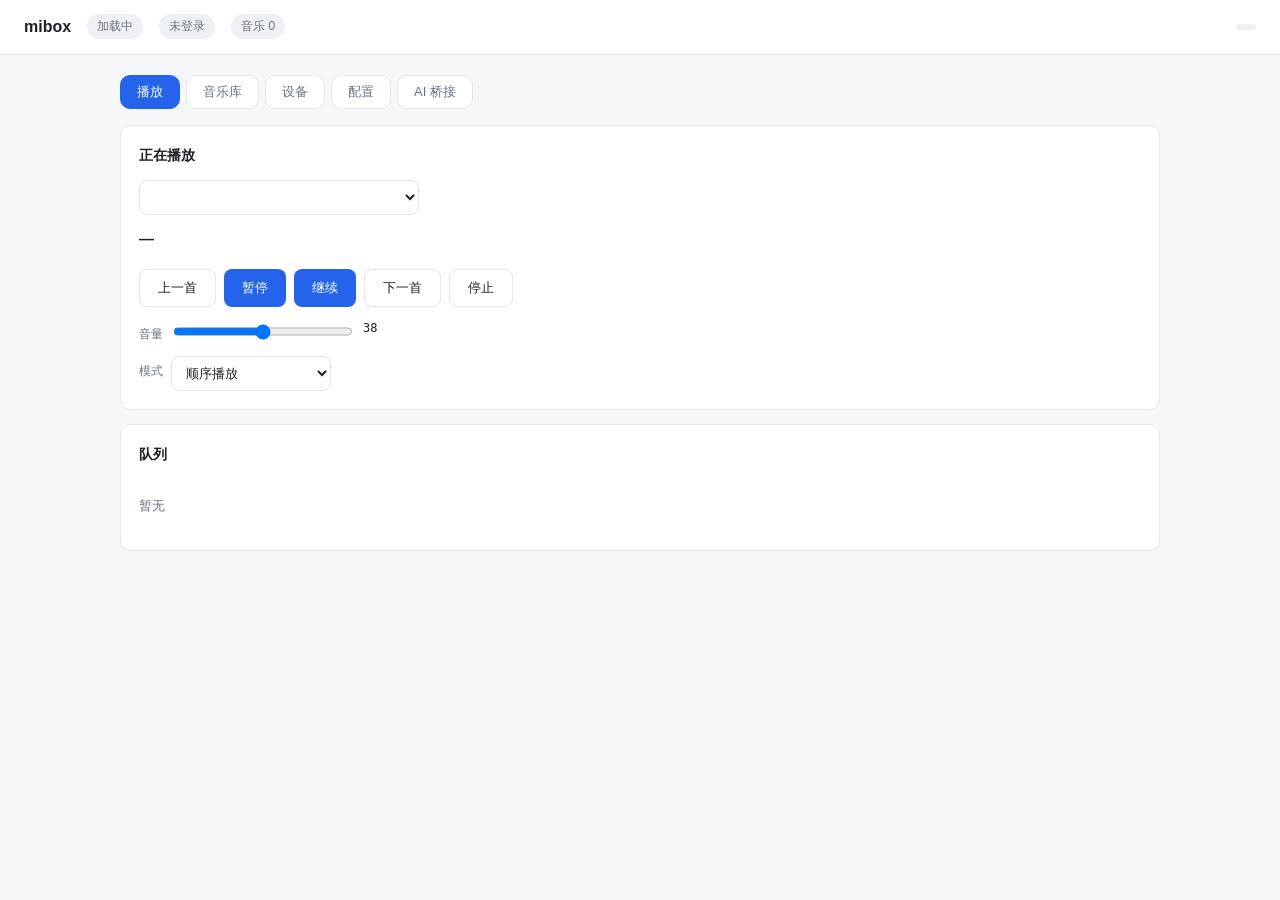
==== web/index.html @ 382d760e "refactor: 以 ha/bridge.py 取代正则规则引擎，统一语音->AI->HA 桥接 删除 ha/rules.py 手工正则规则引擎；新增 ha/bridge.py：关键词命中转发给外部" ====
<!DOCTYPE html>
<html lang="zh-CN">
<head>
<meta charset="utf-8">
<meta name="viewport" content="width=device-width, initial-scale=1">
<title>mibox · 小爱音箱控制中心</title>
<style>
:root{
  --bg:#f6f7f9; --card:#fff; --line:#e3e6ea; --text:#1c1f23; --muted:#6b7280;
  --accent:#2563eb; --accent-soft:#eff4ff; --ok:#15803d; --warn:#b45309; --err:#b91c1c;
  --radius:10px;
}
*{box-sizing:border-box}
body{margin:0;background:var(--bg);color:var(--text);
  font:14px/1.6 -apple-system,BlinkMacSystemFont,"Segoe UI","PingFang SC","Microsoft YaHei",sans-serif}
header{background:var(--card);border-bottom:1px solid var(--line);padding:14px 24px;
  display:flex;align-items:center;gap:16px;position:sticky;top:0;z-index:10}
header h1{font-size:16px;margin:0;font-weight:600}
.badge{font-size:12px;padding:3px 10px;border-radius:20px;background:#eef0f3;color:var(--muted)}
.badge.ok{background:#e7f6ec;color:var(--ok)}
.badge.err{background:#fdecec;color:var(--err)}
.badge.warn{background:#fdf3e3;color:var(--warn)}
main{max-width:1080px;margin:0 auto;padding:20px}
.tabs{display:flex;gap:6px;margin-bottom:16px;flex-wrap:wrap}
.tabs button{border:1px solid var(--line);background:var(--card);padding:7px 16px;
  border-radius:var(--radius);cursor:pointer;font-size:13px;color:var(--muted)}
.tabs button.active{background:var(--accent);border-color:var(--accent);color:#fff}
.panel{display:none}
.panel.active{display:block}
.card{background:var(--card);border:1px solid var(--line);border-radius:var(--radius);
  padding:18px;margin-bottom:14px}
.card h2{font-size:14px;margin:0 0 14px;font-weight:600}
label{display:block;font-size:12px;color:var(--muted);margin:10px 0 4px}
input[type=text],input[type=password],input[type=number],select,textarea{
  width:100%;padding:8px 10px;border:1px solid var(--line);border-radius:8px;
  font-size:13px;background:#fff;color:var(--text)}
textarea{font-family:ui-monospace,SFMono-Regular,Menlo,monospace;font-size:12px;min-height:120px}
.row{display:flex;gap:12px;flex-wrap:wrap}
.row>div{flex:1;min-width:180px}
button.primary{background:var(--accent);color:#fff;border:none;padding:9px 18px;
  border-radius:8px;cursor:pointer;font-size:13px}
button.ghost{background:var(--card);color:var(--text);border:1px solid var(--line);
  padding:9px 18px;border-radius:8px;cursor:pointer;font-size:13px}
button:disabled{opacity:.5;cursor:not-allowed}
.hint{font-size:12px;color:var(--muted);margin-top:6px}
table{width:100%;border-collapse:collapse;font-size:13px}
th,td{text-align:left;padding:8px 10px;border-bottom:1px solid var(--line)}
th{color:var(--muted);font-weight:500;font-size:12px}
tr.clickable{cursor:pointer}
tr.clickable:hover{background:var(--accent-soft)}
.now{display:flex;align-items:center;gap:14px;flex-wrap:wrap}
.now .title{font-size:15px;font-weight:600}
.controls{display:flex;gap:8px;flex-wrap:wrap;margin-top:12px}
input[type=range]{width:180px}
.mono{font-family:ui-monospace,Menlo,monospace;font-size:12px}
.empty{color:var(--muted);font-size:13px;padding:16px 0}
</style>
</head>
<body>
<header>
  <h1>mibox</h1>
  <span class="badge" id="badgeReady">加载中</span>
  <span class="badge" id="badgeLogin">未登录</span>
  <span class="badge" id="badgeLib">音乐 0</span>
  <span style="flex:1"></span>
  <span class="badge mono" id="badgeHost"></span>
</header>

<main>
  <div class="tabs">
    <button class="active" data-tab="play">播放</button>
    <button data-tab="library">音乐库</button>
    <button data-tab="devices">设备</button>
    <button data-tab="config">配置</button>
    <button data-tab="ai">AI 桥接</button>
  </div>

  <!-- 播放 -->
  <section class="panel active" id="tab-play">
    <div class="card">
      <h2>正在播放</h2>
      <select id="selDevice" style="max-width:280px"></select>
      <div class="now" style="margin-top:12px">
        <div>
          <div class="title" id="nowTitle">—</div>
          <div class="hint" id="nowMeta"></div>
        </div>
      </div>
      <div class="controls">
        <button class="ghost" onclick="ctl('prev')">上一首</button>
        <button class="primary" onclick="ctl('pause')">暂停</button>
        <button class="primary" onclick="ctl('resume')">继续</button>
        <button class="ghost" onclick="ctl('next')">下一首</button>
        <button class="ghost" onclick="ctl('stop')">停止</button>
      </div>
      <div class="controls">
        <span class="hint">音量</span>
        <input type="range" id="vol" min="0" max="100" oninput="setVol(this.value)">
        <span class="mono" id="volVal">38</span>
      </div>
      <div class="controls">
        <span class="hint">模式</span>
        <select id="selMode" style="max-width:160px" onchange="setMode(this.value)">
          <option value="NORMAL">顺序播放</option>
          <option value="REPEAT_ONE">单曲循环</option>
          <option value="REPEAT_ALL">全部循环</option>
          <option value="SHUFFLE">随机播放</option>
        </select>
      </div>
    </div>
    <div class="card">
      <h2>队列</h2>
      <div id="queue" class="empty">暂无</div>
    </div>
  </section>

  <!-- 音乐库 -->
  <section class="panel" id="tab-library">
    <div class="card">
      <h2>搜索与点播</h2>
      <div class="row">
        <div><input type="text" id="kw" placeholder="歌名关键词，回车播放" onkeydown="if(event.key==='Enter')playKw()"></div>
        <div style="flex:0 0 auto"><button class="primary" onclick="playKw()">播放</button></div>
      </div>
      <div class="controls">
        <button class="ghost" onclick="rescan()">重新扫描音乐库</button>
        <span class="hint">歌单按音乐目录下的子目录自动划分</span>
      </div>
    </div>
    <div class="card">
      <h2>全部歌曲 <span class="hint" id="libCount"></span></h2>
      <table><tbody id="songList"></tbody></table>
    </div>
  </section>

  <!-- 设备 -->
  <section class="panel" id="tab-devices">
    <div class="card">
      <h2>选择要接入的音箱</h2>
      <div class="hint">勾选后保存到配置，并点击右上角"应用重启"生效。</div>
      <table style="margin-top:10px">
        <thead><tr><th style="width:44px">启用</th><th>名称</th><th>型号</th><th>DID</th></tr></thead>
        <tbody id="devList"></tbody>
      </table>
      <div class="controls"><button class="primary" onclick="saveDevices()">保存选择</button></div>
    </div>
  </section>

  <!-- 配置 -->
  <section class="panel" id="tab-config">
    <div class="card">
      <h2>小米账号</h2>

      <div class="controls" style="margin-top:0">
        <button class="primary" onclick="startQr()">米家 App 扫码登录</button>
        <button class="ghost" onclick="cancelQr()">取消</button>
        <span class="hint" id="qrMsg">推荐：用米家 App 扫码，可绕开短信验证</span>
      </div>
      <div id="qrBox" style="display:none;margin-top:14px">
        <img id="qrImg" alt="扫码登录" style="width:200px;height:200px;border:1px solid var(--line);border-radius:8px;background:#fff">
        <div class="hint" id="qrHint">等待扫码…</div>
      </div>

      <div class="row" style="margin-top:16px">
        <div><label>账号（可选）</label><input type="text" id="cfgAccount"></div>
        <div><label>密码（可选）</label><input type="password" id="cfgPassword" placeholder="留空则不修改"></div>
      </div>
      <label>Cookie（扫码成功后自动填入，也可手动粘贴）</label>
      <input type="text" id="cfgCookie" placeholder="userId=xxx;passToken=xxx">
      <div class="hint">扫码成功后会自动填入 userId 与 passToken，无需手动操作。</div>
    </div>
    <div class="card">
      <h2>网络与路径</h2>
      <div class="row">
        <div><label>局域网地址（音箱用它拼 URL，务必正确）</label><input type="text" id="cfgHost"></div>
        <div><label>Web 端口</label><input type="number" id="cfgWebPort"></div>
        <div><label>DLNA 端口</label><input type="number" id="cfgDlnaPort"></div>
      </div>
      <label>音乐目录</label><input type="text" id="cfgMusicPath">
      <div class="hint">容器必须使用 host 网络，SSDP 组播与 mDNS 才能正常工作。</div>
    </div>
    <div class="card">
      <h2>模块开关</h2>
      <div class="row">
        <div><label><input type="checkbox" id="cfgDlna"> DLNA 渲染器</label></div>
        <div><label><input type="checkbox" id="cfgVoice"> 语音指令</label></div>
        <div><label><input type="checkbox" id="cfgHa"> 接入 Home Assistant（播报）</label></div>
        <div><label><input type="checkbox" id="cfgAi"> AI 语音桥接</label></div>
      </div>
      <label>语音轮询间隔（秒）</label><input type="number" id="cfgPull" min="0.5" step="0.5" max="30">
    </div>
    <div class="card">
      <h2>Home Assistant</h2>
      <div class="row">
        <div><label>HA 地址</label><input type="text" id="cfgHaUrl" placeholder="http://192.168.31.x:8123"></div>
        <div><label>长期访问令牌</label><input type="password" id="cfgHaToken"></div>
      </div>
      <div class="hint" id="haSaved"></div>
      <div class="controls">
        <button class="ghost" onclick="testHa()">测试连接</button>
        <span class="hint" id="haTestMsg"></span>
      </div>
    </div>
    <div class="controls" style="margin-bottom:30px">
      <button class="primary" onclick="saveConfig()">保存配置</button>
      <button class="ghost" onclick="doRestart()">应用并重启服务</button>
      <span class="hint" id="cfgMsg"></span>
    </div>
  </section>

  <!-- AI 桥接 -->
  <section class="panel" id="tab-ai">
    <div class="card">
      <h2>关键词触发</h2>
      <label>关键词（每行一个，或用逗号分隔）</label>
      <textarea id="aiKeywords" style="min-height:80px" placeholder="问问&#10;问一下"></textarea>
      <div class="hint">
        小爱听到包含关键词的话就把它转发给下面的接口；句首的关键词会自动剥掉，
        只把真正要问的那句话发出去（出现在句子中间的关键词不剥）。
      </div>
      <div class="controls">
        <button class="ghost" onclick="testAiMatch()">测试匹配</button>
        <span class="hint" id="aiMatchMsg"></span>
      </div>
    </div>

    <div class="card">
      <h2>接口</h2>
      <div class="row">
        <div><label>接口地址</label><input type="text" id="aiUrl" placeholder="http://192.168.31.145:9901"></div>
        <div><label>Bearer Token</label><input type="password" id="aiToken" placeholder="留空则不修改"></div>
      </div>
      <div class="row">
        <div><label>等待回复上限（秒）</label><input type="number" id="aiTimeout" min="5" max="3600"></div>
        <div><label><input type="checkbox" id="aiVoiceHint"> 请求口语短稿（hint=voice，150 字内）</label></div>
      </div>
      <div class="hint">接口为 pi HTTP Bridge 时，地址填 <span class="mono">http://主机:9901</span>，Token 见 http-bridge.json。</div>
      <div class="controls">
        <button class="ghost" onclick="testAiAsk()">测试接口</button>
        <span class="hint" id="aiTestMsg"></span>
      </div>
    </div>

    <div class="card">
      <h2>HA 播报</h2>
      <label>播报实体（notify.*）</label>
      <input type="text" id="aiNotifyEntity" placeholder="notify.xiaomi_cn_2118828500_oh2_play_text_a_5_3">
      <label>转发后的提示语（立刻播，留空则不播）</label>
      <input type="text" id="aiAck" placeholder="好的">
      <div class="hint">命中关键词、把内容转发出去之后马上播这一句，让音箱立刻有回应。</div>
      <div class="controls">
        <button class="ghost" onclick="testSpeak()">试播一句</button>
        <span class="hint" id="aiSpeakMsg"></span>
      </div>
    </div>

    <div class="controls" style="margin-bottom:30px">
      <button class="primary" onclick="saveAi()">保存设置</button>
      <button class="ghost" onclick="doRestart()">应用并重启服务</button>
      <span class="hint" id="aiMsg"></span>
    </div>
  </section>
</main>

<script>
let S = {players:[], devices:[], curDid:null, lastLibCount:null, lastLogin:null};

async function api(url, opts){
  const r = await fetch(url, opts);
  if(!r.ok){ throw new Error((await r.text()).slice(0,200)); }
  return r.json();
}
const post = (u,b) => api(u,{method:'POST',headers:{'Content-Type':'application/json'},body:JSON.stringify(b||{})});

document.querySelectorAll('.tabs button').forEach(b=>{
  b.onclick = () => {
    document.querySelectorAll('.tabs button').forEach(x=>x.classList.remove('active'));
    document.querySelectorAll('.panel').forEach(x=>x.classList.remove('active'));
    b.classList.add('active');
    document.getElementById('tab-'+b.dataset.tab).classList.add('active');
    const t = b.dataset.tab;
    if(t === 'devices'){ loadDevices().catch(()=>{}); }
    if(t === 'library'){ loadLibrary().catch(()=>{}); }
  };
});

async function refresh(){
  // 页面在后台时不做轮询
  if(document.hidden) return;
  try{
    const st = await api('/api/status');
    S.players = st.players || [];
    setBadge('badgeReady', st.booting?'初始化中…':(st.ready?'就绪':'未就绪'), st.booting?'warn':(st.ready?'ok':'err'));
    setBadge('badgeLogin', st.logged_in?'已登录':'未登录', st.logged_in?'ok':'err');
    setBadge('badgeLib', '音乐 '+st.library_count);
    document.getElementById('badgeHost').textContent = st.hostname+':'+st.web_port;
    if(st.error){ setBadge('badgeReady', st.error.slice(0,30), 'warn'); }

    // 服务端曲库数量变化（扫描完成/重新初始化）时，自动刷新音乐库列表
    if(S.lastLibCount !== null && st.library_count !== S.lastLibCount){
      loadLibrary().catch(()=>{});
    }
    S.lastLibCount = st.library_count;
    // 登录态变化时刷新设备列表（30s 节流：登录态抖动时不至于连环拉取）
    if(S.lastLogin !== null && st.logged_in !== S.lastLogin){
      const now = Date.now();
      if(now - (S.lastAutoDevices||0) > 30000){
        S.lastAutoDevices = now;
        loadDevices().catch(()=>{});
      }
    }
    S.lastLogin = st.logged_in;

    const sel = document.getElementById('selDevice');
    if(sel.options.length !== S.players.length){
      sel.innerHTML = S.players.map(p=>`<option value="${p.did}">${p.name||p.did}</option>`).join('');
    }
    if(!S.curDid && S.players.length){ S.curDid = S.players[0].did; sel.value = S.curDid; }
    S.curDid = sel.value || S.curDid;
    renderPlayer(S.players.find(p=>p.did===S.curDid));
  }catch(e){ console.warn(e); }
}

function setBadge(id, text, cls){
  const el = document.getElementById(id);
  el.textContent = text; el.className = 'badge'+(cls?' '+cls:'');
}

function renderPlayer(p){
  if(!p) return;
  document.getElementById('nowTitle').textContent = p.current ? p.current.name : '—';
  document.getElementById('nowMeta').textContent =
    `状态 ${p.state} · ${p.index+1}/${p.total}`;
  document.getElementById('vol').value = p.volume;
  document.getElementById('volVal').textContent = p.volume;
  document.getElementById('selMode').value = p.mode;
  const q = document.getElementById('queue');
  q.innerHTML = p.queue.length
    ? '<table>' + p.queue.map((s,i)=>
        `<tr class="clickable" onclick="jump(${i})"><td>${i+1}</td><td>${s.name}</td><td>${fmt(s.duration)}</td></tr>`
      ).join('') + '</table>'
    : '<div class="empty">暂无</div>';
}
const fmt = s => `${String(Math.floor(s/60)).padStart(2,'0')}:${String(s%60).padStart(2,'0')}`;

async function ctl(a){ await post(`/api/player/${S.curDid}/control`,{action:a}); refresh(); }
async function setVol(v){ document.getElementById('volVal').textContent=v;
  await post(`/api/player/${S.curDid}/volume`,{volume:+v}); }
async function setMode(m){ await post(`/api/player/${S.curDid}/mode`,{mode:m}); }
async function jump(i){ await post(`/api/player/${S.curDid}/play`,{index:i}); refresh(); }

async function loadLibrary(){
  const d = await api('/api/library?limit=200');
  document.getElementById('libCount').textContent = `共 ${d.total} 首`;
  document.getElementById('songList').innerHTML = d.songs.map((s,i)=>
    `<tr class="clickable" onclick="playSong('${encodeURIComponent(s.name)}')">
      <td>${i+1}</td><td>${s.name}</td><td>${s.folder}</td></tr>`).join('');
}
async function playSong(name){
  await post(`/api/player/${S.curDid}/play`,{song:decodeURIComponent(name)});
  refresh();
}
async function playKw(){
  const kw = document.getElementById('kw').value.trim();
  if(!kw) return;
  await post(`/api/player/${S.curDid}/play`,{keyword:kw});
  refresh();
}
async function rescan(){ await post('/api/library/scan'); loadLibrary(); refresh(); }

async function loadDevices(){
  S.devices = await api('/api/devices');
  document.getElementById('devList').innerHTML = S.devices.map(d=>
    `<tr><td><input type="checkbox" data-did="${d.did}" ${d.selected?'checked':''}></td>
     <td>${d.name||'-'}</td><td>${d.hardware||'-'}</td><td class="mono">${d.did.slice(0,18)}</td></tr>`).join('');
}
async function saveDevices(){
  const dids = [...document.querySelectorAll('#devList input:checked')].map(x=>x.dataset.did);
  await post('/api/config',{mi_did:dids.join(',')});
  await doRestart();
}

async function loadConfig(){
  const c = await api('/api/config');
  document.getElementById('cfgAccount').value = c.account||'';
  document.getElementById('cfgCookie').value = '';
  document.getElementById('cfgHost').value = c.hostname||'';
  document.getElementById('cfgWebPort').value = c.web_port;
  document.getElementById('cfgDlnaPort').value = c.dlna_port;
  document.getElementById('cfgMusicPath').value = c.music_path||'';
  document.getElementById('cfgDlna').checked = c.enable_dlna;
  document.getElementById('cfgVoice').checked = c.enable_voice;
  document.getElementById('cfgHa').checked = c.enable_ha;
  document.getElementById('cfgAi').checked = c.ai_enabled;
  document.getElementById('cfgPull').value = c.pull_ask_sec;
  document.getElementById('cfgHaUrl').value = c.ha_url||'';
  // AI 桥接
  document.getElementById('aiKeywords').value = c.ai_keywords||'';
  document.getElementById('aiUrl').value = c.ai_url||'';
  document.getElementById('aiTimeout').value = c.ai_timeout;
  document.getElementById('aiVoiceHint').checked = c.ai_voice_hint;
  document.getElementById('aiNotifyEntity').value = c.ai_notify_entity||'';
  document.getElementById('aiAck').value = c.ai_ack||'';
  // 敏感信息（密码/令牌/cookie）出于安全不回显，但明确告知已保存，避免误以为丢失
  document.getElementById('cfgHaToken').placeholder = c.has_ha_token ? '已保存，重新输入可覆盖' : '';
  document.getElementById('aiToken').placeholder = c.has_ai_token ? '已保存，重新输入可覆盖' : '留空则不修改';
  document.getElementById('cfgPassword').placeholder = c.has_password ? '已保存，重新输入可覆盖' : '留空则不修改';
  document.getElementById('cfgCookie').placeholder = c.has_cookie ? '已保存，重新输入可覆盖' : 'userId=xxx;passToken=xxx';
  document.getElementById('haSaved').textContent = c.has_ha_token ? '令牌已保存在服务端（不回显）。' : '';
}
const numOr = (id, d) => { const v = parseFloat(document.getElementById(id).value); return isNaN(v) ? d : v; };
function aiBody(){
  return {
    ai_enabled: document.getElementById('cfgAi').checked,
    ai_keywords: document.getElementById('aiKeywords').value,
    ai_url: document.getElementById('aiUrl').value.trim(),
    ai_timeout: numOr('aiTimeout', 300),
    ai_voice_hint: document.getElementById('aiVoiceHint').checked,
    ai_notify_entity: document.getElementById('aiNotifyEntity').value.trim(),
    ai_ack: document.getElementById('aiAck').value,
  };
}
async function saveConfig(){
  const body = {
    account:document.getElementById('cfgAccount').value,
    hostname:document.getElementById('cfgHost').value,
    web_port:+document.getElementById('cfgWebPort').value,
    dlna_port:+document.getElementById('cfgDlnaPort').value,
    music_path:document.getElementById('cfgMusicPath').value,
    enable_dlna:document.getElementById('cfgDlna').checked,
    enable_voice:document.getElementById('cfgVoice').checked,
    enable_ha:document.getElementById('cfgHa').checked,
    pull_ask_sec:+document.getElementById('cfgPull').value,
    ha_url:document.getElementById('cfgHaUrl').value,
    ...aiBody(),
  };
  // 敏感字段（密码/cookie/令牌）在界面上不回显——空值表示"保持不变"，
  // 绝不能把空串发回去覆盖已保存的凭据（否则扫码登录会被清空）
  const pw = document.getElementById('cfgPassword').value;
  if(pw) body.password = pw;
  const ck = document.getElementById('cfgCookie').value;
  if(ck) body.cookie = ck;
  const tk = document.getElementById('cfgHaToken').value;
  if(tk) body.ha_token = tk;
  const at = document.getElementById('aiToken').value;
  if(at) body.ai_token = at;
  await post('/api/config', body);
  document.getElementById('cfgMsg').textContent = '已保存，点击"应用并重启服务"生效';
}
async function doRestart(){
  const r = await post('/api/restart');
  document.getElementById('cfgMsg').textContent = r.ok?'已重启':('失败: '+r.error);
  refresh();
}
async function testHa(){
  try{
    // 带上输入框里的值，未保存也能直接测
    const r = await post('/api/ha/test',{
      url: document.getElementById('cfgHaUrl').value,
      token: document.getElementById('cfgHaToken').value
    });
    document.getElementById('haTestMsg').textContent = r.ok?('连接成功: '+r.message):('失败: '+r.message);
  }catch(e){ document.getElementById('haTestMsg').textContent = '失败: '+e.message; }
}

let qrTimer = null;
async function startQr(){
  const msg = document.getElementById('qrMsg');
  msg.textContent = '正在获取二维码…';
  try{
    const r = await post('/api/qr/start');
    if(r.status === 'error'){
      msg.textContent = r.message || '获取二维码失败';
      return;
    }
    document.getElementById('qrImg').src = r.qr;
    document.getElementById('qrBox').style.display = 'block';
    document.getElementById('qrHint').textContent = '等待扫码…';
    msg.textContent = '';
    if(qrTimer) clearInterval(qrTimer);
    qrTimer = setInterval(pollQr, 1500);
  }catch(e){ msg.textContent = '失败: ' + e.message; }
}
async function pollQr(){
  try{
    const r = await api('/api/qr/status');
    document.getElementById('qrHint').textContent = r.message || '';
    if(r.status === 'success'){
      clearInterval(qrTimer); qrTimer = null;
      document.getElementById('qrBox').style.display = 'none';
      document.getElementById('qrMsg').textContent = '扫码成功，正在初始化设备…';
      setTimeout(()=>{ refresh(); loadDevices(); }, 4000);
    } else if(r.status === 'expired' || r.status === 'error'){
      clearInterval(qrTimer); qrTimer = null;
      document.getElementById('qrMsg').textContent = r.message || '扫码失败';
    }
  }catch(e){ /* 轮询抖动忽略 */ }
}
async function cancelQr(){
  if(qrTimer){ clearInterval(qrTimer); qrTimer = null; }
  await post('/api/qr/cancel');
  document.getElementById('qrBox').style.display = 'none';
  document.getElementById('qrMsg').textContent = '已取消';
}

async function saveAi(){
  const body = aiBody();
  const at = document.getElementById('aiToken').value;
  if(at) body.ai_token = at;
  try{
    await post('/api/config', body);
    document.getElementById('aiMsg').textContent = '已保存，点击"应用并重启服务"生效';
  }catch(e){ document.getElementById('aiMsg').textContent = '保存失败: '+e.message; }
}
async function testAiMatch(){
  const q = prompt('输入一句要说给小爱的话：');
  if(!q) return;
  const el = document.getElementById('aiMatchMsg');
  try{
    const r = await post('/api/ai/match', {query:q, keywords:document.getElementById('aiKeywords').value});
    el.textContent = r.matched
      ? ('命中「'+r.keyword+'」，转发内容：'+r.text)
      : '未命中任何关键词';
  }catch(e){ el.textContent = '失败: '+e.message; }
}
async function testAiAsk(){
  const t = prompt('输入要转发给接口的内容：', '你好，用一句话介绍一下自己');
  if(!t) return;
  const el = document.getElementById('aiTestMsg');
  el.textContent = '请求中…';
  try{
    const r = await post('/api/ai/test', {
      text:t,
      url:document.getElementById('aiUrl').value.trim(),
      token:document.getElementById('aiToken').value
    });
    el.textContent = r.ok ? ('返回（'+r.ms+'ms）：'+r.reply) : ('失败: '+r.error);
  }catch(e){ el.textContent = '失败: '+e.message; }
}
async function testSpeak(){
  const m = prompt('输入要播报的文字：', '测试播报');
  if(!m) return;
  const el = document.getElementById('aiSpeakMsg');
  try{
    await post('/api/ai/speak', {message:m});
    el.textContent = '已下发播报';
  }catch(e){ el.textContent = '失败: '+e.message; }
}

refresh();
// 未登录时部分接口会失败，逐个 catch 避免整体脚本中断
loadLibrary().catch(()=>{});
loadConfig().catch(()=>{});
loadDevices().catch(()=>{});
setInterval(refresh, 5000);
// 页面重新可见时立刻刷新一次
document.addEventListener('visibilitychange', ()=>{ if(!document.hidden) refresh(); });
document.getElementById('selDevice').onchange = refresh;
</script>
</body>
</html>
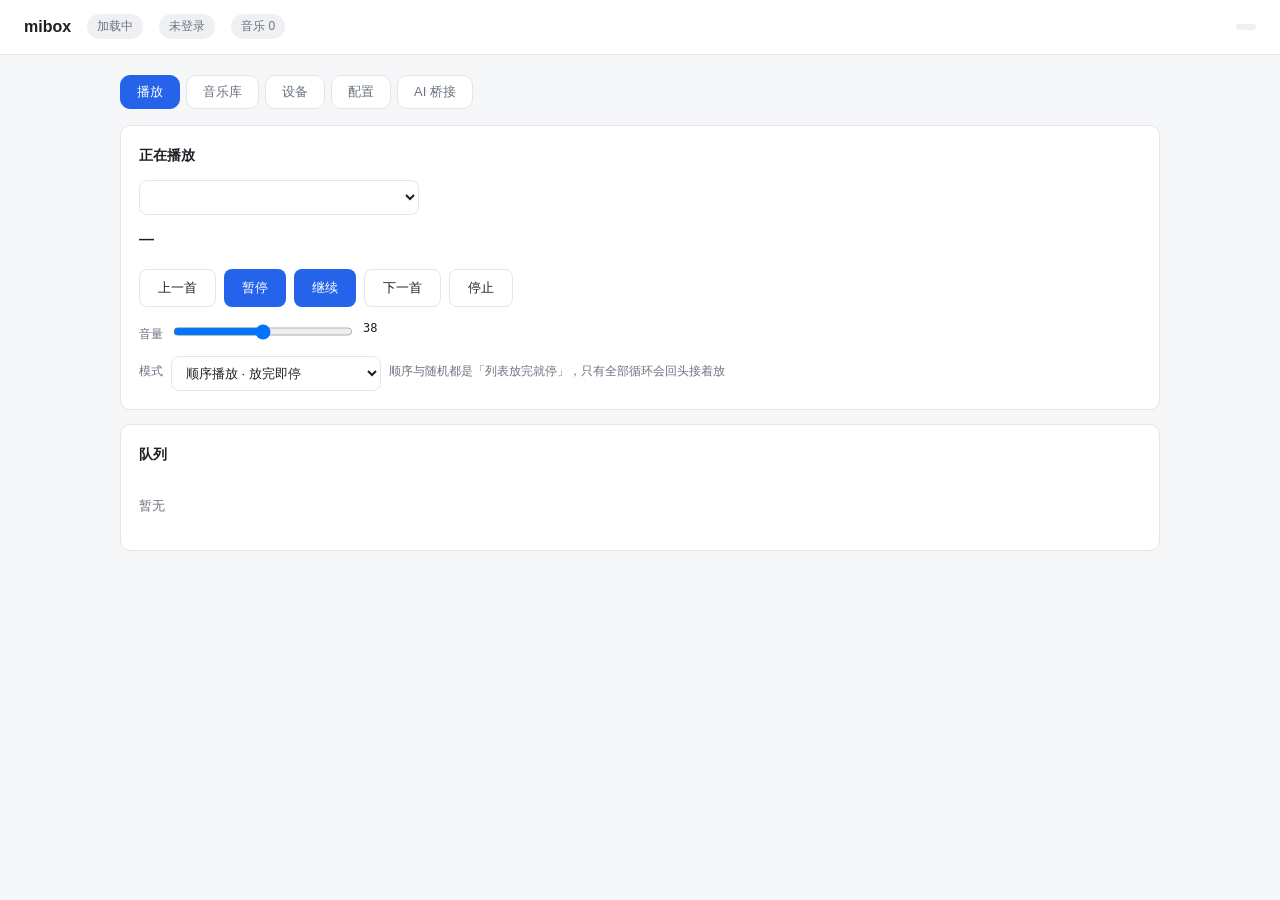
==== commit 9b207aa4: "feat: 音乐库四标签(所有歌曲/文件夹/歌手/歌单)与播放模式 - 音乐库拆成 所有歌曲/文件夹/歌手/歌单 四个标签  - 歌手读音频标签(ID3/MP4/Vorbis/APE/ASF)，无标签" ====
--- a/web/index.html
+++ b/web/index.html
@@ -54,6 +54,29 @@
 input[type=range]{width:180px}
 .mono{font-family:ui-monospace,Menlo,monospace;font-size:12px}
 .empty{color:var(--muted);font-size:13px;padding:16px 0}
+/* 音乐库：四个标签 + 分组表 + 行内操作 */
+.libtabs{margin:0 0 12px}
+.libtabs button{padding:6px 14px;font-size:13px}
+.libview{display:none}
+.libview.active{display:block}
+.songtable td,.grouptable td{vertical-align:middle}
+.grouptable .gname{font-weight:500}
+.ops{white-space:nowrap;text-align:right}
+button.mini{padding:4px 10px;font-size:12px}
+button.danger{color:var(--err)}
+.pickmenu{position:fixed;z-index:60;background:var(--card);border:1px solid var(--line);
+  border-radius:8px;box-shadow:0 8px 24px rgba(0,0,0,.14);padding:6px;
+  min-width:180px;max-height:300px;overflow:auto;display:none}
+.pickmenu button{display:block;width:100%;text-align:left;background:none;border:none;
+  padding:7px 10px;border-radius:6px;font-size:13px;cursor:pointer;color:var(--text)}
+.pickmenu button:hover{background:var(--accent-soft)}
+.pickmenu .sep{height:1px;background:var(--line);margin:5px 0}
+.toast{position:fixed;left:50%;bottom:30px;transform:translate(-50%,12px);z-index:70;
+  background:#1f2937;color:#fff;font-size:13px;padding:9px 16px;border-radius:8px;
+  box-shadow:0 8px 24px rgba(0,0,0,.2);opacity:0;pointer-events:none;
+  transition:opacity .18s,transform .18s;max-width:70vw}
+.toast.show{opacity:1;transform:translate(-50%,0)}
+.toast.err{background:var(--err)}
 </style>
 </head>
 <body>
@@ -67,7 +90,7 @@
 </header>
 
 <main>
-  <div class="tabs">
+  <div class="tabs" id="mainTabs">
     <button class="active" data-tab="play">播放</button>
     <button data-tab="library">音乐库</button>
     <button data-tab="devices">设备</button>
@@ -100,12 +123,13 @@
       </div>
       <div class="controls">
         <span class="hint">模式</span>
-        <select id="selMode" style="max-width:160px" onchange="setMode(this.value)">
-          <option value="NORMAL">顺序播放</option>
-          <option value="REPEAT_ONE">单曲循环</option>
-          <option value="REPEAT_ALL">全部循环</option>
-          <option value="SHUFFLE">随机播放</option>
+        <select id="selMode" style="max-width:210px" onchange="setMode(this.value)">
+          <option value="NORMAL">顺序播放 · 放完即停</option>
+          <option value="REPEAT_ONE">单曲循环 · 这首重放</option>
+          <option value="REPEAT_ALL">全部循环 · 放完重头</option>
+          <option value="SHUFFLE">随机播放 · 放完即停</option>
         </select>
+        <span class="hint">顺序与随机都是「列表放完就停」，只有全部循环会回头接着放</span>
       </div>
     </div>
     <div class="card">
@@ -119,17 +143,57 @@
     <div class="card">
       <h2>搜索与点播</h2>
       <div class="row">
-        <div><input type="text" id="kw" placeholder="歌名关键词，回车播放" onkeydown="if(event.key==='Enter')playKw()"></div>
+        <div><input type="text" id="kw" placeholder="歌名 / 歌手关键词，回车播放" onkeydown="if(event.key==='Enter')playKw()"></div>
         <div style="flex:0 0 auto"><button class="primary" onclick="playKw()">播放</button></div>
       </div>
       <div class="controls">
         <button class="ghost" onclick="rescan()">重新扫描音乐库</button>
-        <span class="hint">歌单按音乐目录下的子目录自动划分</span>
-      </div>
-    </div>
-    <div class="card">
-      <h2>全部歌曲 <span class="hint" id="libCount"></span></h2>
-      <table><tbody id="songList"></tbody></table>
+        <span class="hint">文件夹＝音乐目录下的子目录；歌手取自音频标签；歌单可自己攒</span>
+      </div>
+    </div>
+
+    <div class="card">
+      <div class="tabs libtabs" id="libTabs">
+        <button class="active" data-lib="songs">所有歌曲</button>
+        <button data-lib="folders">文件夹</button>
+        <button data-lib="artists">歌手</button>
+        <button data-lib="playlists">歌单</button>
+      </div>
+
+      <!-- 所有歌曲 -->
+      <div class="libview active" id="lib-songs">
+        <h2>所有歌曲 <span class="hint" id="libCount"></span></h2>
+        <table class="songtable"><tbody id="songList"></tbody></table>
+      </div>
+
+      <!-- 文件夹 -->
+      <div class="libview" id="lib-folders">
+        <h2>文件夹 <span class="hint" id="folderCount"></span></h2>
+        <div class="hint">对应「播放文件夹XX」，选父目录会连子目录一起播。</div>
+        <table class="grouptable" style="margin-top:6px"><tbody id="folderList"></tbody></table>
+        <div id="folderSongs"></div>
+      </div>
+
+      <!-- 歌手 -->
+      <div class="libview" id="lib-artists">
+        <h2>歌手 <span class="hint" id="artistCount"></span></h2>
+        <div class="hint">对应「播放歌手XX」。没有歌手标签的曲目会归到「未知歌手」。</div>
+        <table class="grouptable" style="margin-top:6px"><tbody id="artistList"></tbody></table>
+        <div id="artistSongs"></div>
+      </div>
+
+      <!-- 歌单 -->
+      <div class="libview" id="lib-playlists">
+        <h2>歌单 <span class="hint" id="plCount"></span></h2>
+        <div class="hint">对应「播放歌单XX」。任意标签下的歌曲都能用行尾的「加入歌单」收进来。</div>
+        <div class="controls">
+          <input type="text" id="newPlName" placeholder="新歌单名" style="max-width:220px"
+                 onkeydown="if(event.key==='Enter')createPlaylist()">
+          <button class="ghost" onclick="createPlaylist()">新建歌单</button>
+        </div>
+        <table class="grouptable"><tbody id="playlistList"></tbody></table>
+        <div id="plSongs"></div>
+      </div>
     </div>
   </section>
 
@@ -139,10 +203,19 @@
       <h2>选择要接入的音箱</h2>
       <div class="hint">勾选后保存到配置，并点击右上角"应用重启"生效。</div>
       <table style="margin-top:10px">
-        <thead><tr><th style="width:44px">启用</th><th>名称</th><th>型号</th><th>DID</th></tr></thead>
+        <thead><tr><th style="width:44px">启用</th><th>名称</th><th>型号</th><th>DID</th><th style="width:250px">HA 媒体实体</th></tr></thead>
         <tbody id="devList"></tbody>
       </table>
-      <div class="controls"><button class="primary" onclick="saveDevices()">保存选择</button></div>
+      <div class="hint">
+        选上 HA 实体后，这台音箱的暂停 / 继续 / 停止与状态读取都由 HA 实体负责
+        （需要在「配置 → 模块开关」里打开「用 HA 接管播放控制」）。
+        留空则继续走小米 API。
+      </div>
+      <div class="controls">
+        <button class="primary" onclick="saveDevices()">保存选择</button>
+        <button class="ghost" onclick="loadDevices(true)">重新加载</button>
+        <span class="hint" id="devMsg"></span>
+      </div>
     </div>
   </section>
 
@@ -185,9 +258,19 @@
         <div><label><input type="checkbox" id="cfgDlna"> DLNA 渲染器</label></div>
         <div><label><input type="checkbox" id="cfgVoice"> 语音指令</label></div>
         <div><label><input type="checkbox" id="cfgHa"> 接入 Home Assistant（播报）</label></div>
+        <div><label><input type="checkbox" id="cfgHaControl"> 用 HA 接管播放控制</label></div>
         <div><label><input type="checkbox" id="cfgAi"> AI 语音桥接</label></div>
       </div>
-      <label>语音轮询间隔（秒）</label><input type="number" id="cfgPull" min="0.5" step="0.5" max="30">
+      <div class="hint">
+        「用 HA 接管播放控制」打开后，已配 HA 实体的音箱：暂停 / 继续 / 停止
+        与音量都走 HA 的 media_player 实体，状态也改从 HA 读（不再每几秒打
+        小米云）；未配实体的音箱照旧走小米 API。音量写完会回读校验，
+        对不上自动回落小米 API。
+      </div>
+      <div class="row">
+        <div><label>语音轮询间隔（秒）</label><input type="number" id="cfgPull" min="0.5" step="0.5" max="30"></div>
+        <div><label>HA 状态读取间隔（秒）</label><input type="number" id="cfgHaPoll" min="0.5" step="0.5" max="30"></div>
+      </div>
     </div>
     <div class="card">
       <h2>Home Assistant</h2>
@@ -198,7 +281,13 @@
       <div class="hint" id="haSaved"></div>
       <div class="controls">
         <button class="ghost" onclick="testHa()">测试连接</button>
+        <button class="ghost" onclick="loadHaEntities()">刷新实体列表</button>
         <span class="hint" id="haTestMsg"></span>
+      </div>
+      <div class="hint">
+        音箱对应的媒体实体在「设备」页里逐台选择。注意官方米家集成给小爱的
+        media_player 没有「停止」能力位，所以停止是「断流 + 暂停」组合实现的
+        （音箱本来也不认云端停止指令）。
       </div>
     </div>
     <div class="controls" style="margin-bottom:30px">
@@ -263,7 +352,8 @@
 </main>
 
 <script>
-let S = {players:[], devices:[], curDid:null, lastLibCount:null, lastLogin:null};
+let S = {players:[], devices:[], curDid:null, lastLibCount:null, lastLogin:null, playlistCounts:{}};
+let activeLib = 'songs';   // 音乐库当前标签：songs | folders | artists | playlists
 
 async function api(url, opts){
   const r = await fetch(url, opts);
@@ -272,9 +362,9 @@
 }
 const post = (u,b) => api(u,{method:'POST',headers:{'Content-Type':'application/json'},body:JSON.stringify(b||{})});
 
-document.querySelectorAll('.tabs button').forEach(b=>{
+document.querySelectorAll('#mainTabs button').forEach(b=>{
   b.onclick = () => {
-    document.querySelectorAll('.tabs button').forEach(x=>x.classList.remove('active'));
+    document.querySelectorAll('#mainTabs button').forEach(x=>x.classList.remove('active'));
     document.querySelectorAll('.panel').forEach(x=>x.classList.remove('active'));
     b.classList.add('active');
     document.getElementById('tab-'+b.dataset.tab).classList.add('active');
@@ -283,6 +373,27 @@
     if(t === 'library'){ loadLibrary().catch(()=>{}); }
   };
 });
+
+// 音乐库里的四个标签：所有歌曲 / 文件夹 / 歌手 / 歌单
+document.querySelectorAll('#libTabs button').forEach(b=>{
+  b.onclick = () => {
+    document.querySelectorAll('#libTabs button').forEach(x=>x.classList.remove('active'));
+    document.querySelectorAll('.libview').forEach(x=>x.classList.remove('active'));
+    b.classList.add('active');
+    activeLib = b.dataset.lib;
+    document.getElementById('lib-'+activeLib).classList.add('active');
+    loadLibrary().catch(e=>toast('读取失败: '+e.message, true));
+  };
+});
+
+// 点空白处 / 按 Esc 收起「加入歌单」菜单
+document.addEventListener('click', e=>{
+  const m = document.getElementById('pickMenu');
+  if(m.style.display === 'block' && !m.contains(e.target) && !e.target.closest('.addpick')){
+    closePick();
+  }
+});
+document.addEventListener('keydown', e=>{ if(e.key === 'Escape') closePick(); });
 
 async function refresh(){
   // 页面在后台时不做轮询
@@ -328,9 +439,16 @@
 
 function renderPlayer(p){
   if(!p) return;
-  document.getElementById('nowTitle').textContent = p.current ? p.current.name : '—';
-  document.getElementById('nowMeta').textContent =
-    `状态 ${p.state} · ${p.index+1}/${p.total}`;
+  // 队列还在但已经没有在播的曲目 = 顺序/随机模式把列表放完了
+  const done = !p.current && p.total > 0;
+  document.getElementById('nowTitle').textContent = p.current
+    ? p.current.name : (done ? '列表已播放完毕' : '—');
+  document.getElementById('nowMeta').textContent = done
+    ? `共 ${p.total} 首，已放完 · 想一直放就把模式改成「全部循环」`
+    : `状态 ${p.state} · ${p.index+1}/${p.total}` +
+      (p.status_source === 'home_assistant'
+        ? ` · 控制与状态: HA ${(p.ha_entity||'').replace('media_player.','')}`
+        : ' · 控制与状态: 小米 API');
   document.getElementById('vol').value = p.volume;
   document.getElementById('volVal').textContent = p.volume;
   document.getElementById('selMode').value = p.mode;
@@ -350,33 +468,253 @@
 async function jump(i){ await post(`/api/player/${S.curDid}/play`,{index:i}); refresh(); }
 
 async function loadLibrary(){
-  const d = await api('/api/library?limit=200');
-  document.getElementById('libCount').textContent = `共 ${d.total} 首`;
-  document.getElementById('songList').innerHTML = d.songs.map((s,i)=>
-    `<tr class="clickable" onclick="playSong('${encodeURIComponent(s.name)}')">
-      <td>${i+1}</td><td>${s.name}</td><td>${s.folder}</td></tr>`).join('');
-}
-async function playSong(name){
-  await post(`/api/player/${S.curDid}/play`,{song:decodeURIComponent(name)});
+  // 歌单名列表随时保持最新，「加入歌单」菜单在任何一个标签下都要能用
+  try{ S.playlistCounts = await api('/api/playlists'); }
+  catch(e){ S.playlistCounts = S.playlistCounts || {}; }
+
+  if(activeLib === 'songs'){
+    const d = await api('/api/library?limit=500');
+    document.getElementById('libCount').textContent = `共 ${d.library_total} 首`;
+    document.getElementById('songList').innerHTML = songRows(d.songs);
+  } else if(activeLib === 'folders' || activeLib === 'artists'){
+    const kind = activeLib === 'folders' ? 'folder' : 'artist';
+    const map = await api(activeLib === 'folders' ? '/api/folders' : '/api/artists');
+    renderGroups(kind, map);
+  } else {
+    renderPlaylists(S.playlistCounts);
+  }
+}
+
+/* ---------- 通用行渲染 ---------- */
+function esc(s){
+  return String(s==null?'':s).replace(/[&<>"']/g, c =>
+    ({'&':'&amp;','<':'&lt;','>':'&gt;','"':'&quot;',"'":'&#39;'}[c]));
+}
+function songRows(songs, fromPlaylist){
+  if(!songs || !songs.length) return '<tr><td class="hint">没有曲目</td></tr>';
+  return songs.map((s,i)=>`<tr>
+    <td>${i+1}</td>
+    <td>${esc(s.name)}</td>
+    <td>${esc(s.artist)}</td>
+    <td class="hint">${esc(s.folder)}</td>
+    <td class="mono">${s.duration?fmt(s.duration):'--:--'}</td>
+    <td class="ops">
+      <button class="ghost mini" onclick="playSong(this)" data-rel="${esc(s.rel)}">播放</button>
+      ${fromPlaylist
+        ? `<button class="ghost mini" onclick="removeFromPlaylist(this)" data-rel="${esc(s.rel)}" data-pl="${esc(fromPlaylist)}">移出</button>`
+        : `<button class="ghost mini addpick" onclick="pickPlaylist(this)" data-rel="${esc(s.rel)}" data-name="${esc(s.name)}">加入歌单</button>`}
+    </td></tr>`).join('');
+}
+function renderGroups(kind, map){
+  const names = Object.keys(map||{});
+  const label = kind === 'folder' ? '文件夹' : '歌手';
+  const total = names.reduce((a,n)=>a+map[n], 0);
+  document.getElementById(kind+'Count').textContent =
+    names.length ? `${names.length} 个${label} · 共 ${total} 首` : '';
+  document.getElementById(kind+'List').innerHTML = names.length
+    ? names.map(n=>`<tr>
+        <td class="gname">${esc(n)}</td>
+        <td class="hint">${map[n]} 首</td>
+        <td class="ops" style="width:190px">
+          <button class="ghost mini" onclick="playGroup(this)" data-kind="${kind}" data-name="${esc(n)}">播放</button>
+          <button class="ghost mini tgl" onclick="toggleGroup(this)" data-kind="${kind}" data-name="${esc(n)}">展开</button>
+        </td></tr>`).join('')
+    : `<tr><td class="hint">曲库为空，先扫描音乐目录</td></tr>`;
+  document.getElementById(kind+'Songs').innerHTML = '';
+}
+function renderPlaylists(map){
+  const names = Object.keys(map||{});
+  document.getElementById('plCount').textContent = names.length ? `共 ${names.length} 个` : '';
+  document.getElementById('playlistList').innerHTML = names.length
+    ? names.map(n=>`<tr>
+        <td class="gname">${esc(n)}</td>
+        <td class="hint">${map[n]} 首</td>
+        <td class="ops" style="width:250px">
+          <button class="ghost mini" onclick="playPlaylist(this)" data-name="${esc(n)}">播放</button>
+          <button class="ghost mini" onclick="openPlaylist(this)" data-name="${esc(n)}">查看</button>
+          <button class="ghost mini danger" onclick="deletePlaylist(this)" data-name="${esc(n)}">删除</button>
+        </td></tr>`).join('')
+    : `<tr><td class="hint">还没有歌单，上面新建一个</td></tr>`;
+  document.getElementById('plSongs').innerHTML = '';
+}
+
+/* ---------- 播放 ---------- */
+async function playSong(btn){
+  await post(`/api/player/${S.curDid}/play`,{song: btn.dataset.rel});
   refresh();
+}
+async function playGroup(btn){
+  const key = btn.dataset.kind === 'folder' ? 'folder' : 'artist';
+  try{
+    await post(`/api/player/${S.curDid}/play`, {[key]: btn.dataset.name});
+    toast(`开始播放「${btn.dataset.name}」`);
+    refresh();
+  }catch(e){ toast('播放失败: '+e.message, true); }
+}
+async function playPlaylist(btn){
+  try{
+    await post(`/api/player/${S.curDid}/play`, {playlist: btn.dataset.name});
+    toast(`开始播放歌单「${btn.dataset.name}」`);
+    refresh();
+  }catch(e){ toast('播放失败: '+e.message, true); }
+}
+async function toggleGroup(btn){
+  const box = document.getElementById(btn.dataset.kind+'Songs');
+  if(btn.dataset.open === '1'){
+    btn.dataset.open = ''; btn.textContent = '展开'; box.innerHTML = ''; return;
+  }
+  // 同一时间只摊开一组，免得页面上到处都是歌曲表
+  const list = document.getElementById(btn.dataset.kind+'List');
+  list.querySelectorAll('.tgl').forEach(b=>{ b.dataset.open=''; b.textContent='展开'; });
+  const q = `${btn.dataset.kind}=${encodeURIComponent(btn.dataset.name)}&limit=500`;
+  const d = await api('/api/library?'+q);
+  box.innerHTML = `<div class="hint" style="margin:12px 0 4px">「${esc(btn.dataset.name)}」· ${d.total} 首</div>
+    <table class="songtable">${songRows(d.songs)}</table>`;
+  btn.dataset.open = '1'; btn.textContent = '收起';
 }
 async function playKw(){
   const kw = document.getElementById('kw').value.trim();
   if(!kw) return;
-  await post(`/api/player/${S.curDid}/play`,{keyword:kw});
+  try{
+    await post(`/api/player/${S.curDid}/play`,{keyword:kw});
+    refresh();
+  }catch(e){ toast('没有匹配的歌曲', true); }
+}
+async function rescan(){
+  toast('正在扫描音乐目录…');
+  await post('/api/library/scan');
+  await loadLibrary();
   refresh();
-}
-async function rescan(){ await post('/api/library/scan'); loadLibrary(); refresh(); }
-
-async function loadDevices(){
+  toast('扫描完成');
+}
+
+/* ---------- 歌单 ---------- */
+async function createPlaylist(){
+  const el = document.getElementById('newPlName');
+  const name = el.value.trim();
+  if(!name){ toast('请先填歌单名', true); return; }
+  try{
+    await post('/api/playlists', {name});
+    el.value = '';
+    toast(`已新建歌单「${name}」`);
+    await loadLibrary();
+  }catch(e){ toast('新建失败: '+e.message, true); }
+}
+async function deletePlaylist(btn){
+  const name = btn.dataset.name;
+  if(!confirm(`删除歌单「${name}」？\n只删这个歌单，不会删任何音乐文件。`)) return;
+  try{
+    await api(`/api/playlists/${encodeURIComponent(name)}`, {method:'DELETE'});
+    toast(`已删除歌单「${name}」`);
+    await loadLibrary();
+  }catch(e){ toast('删除失败: '+e.message, true); }
+}
+async function openPlaylist(btn){
+  const name = btn.dataset.name;
+  try{
+    const d = await api(`/api/playlists/${encodeURIComponent(name)}`);
+    document.getElementById('plSongs').innerHTML =
+      `<div class="hint" style="margin:12px 0 4px">歌单「${esc(name)}」· ${d.total} 首</div>` +
+      (d.total ? `<table class="songtable">${songRows(d.songs, name)}</table>`
+               : '<div class="empty">这个歌单还是空的</div>');
+  }catch(e){ toast('读取失败: '+e.message, true); }
+}
+async function removeFromPlaylist(btn){
+  try{
+    await post(`/api/playlists/${encodeURIComponent(btn.dataset.pl)}/remove`, {song: btn.dataset.rel});
+    toast('已移出歌单');
+    await loadLibrary();
+    await openPlaylist({dataset:{name: btn.dataset.pl}});
+  }catch(e){ toast('移出失败: '+e.message, true); }
+}
+
+/* ---------- 加入歌单的弹出菜单 ---------- */
+let PICK_REL = '';
+function pickPlaylist(btn){
+  PICK_REL = btn.dataset.rel;
+  const m = document.getElementById('pickMenu');
+  const names = Object.keys(S.playlistCounts||{});
+  m.innerHTML = (names.length
+      ? names.map(n=>`<button onclick="pickChoose(this)" data-name="${esc(n)}">${esc(n)}
+           <span class="hint">${S.playlistCounts[n]} 首</span></button>`).join('')
+      : '<div class="hint" style="padding:6px 10px">还没有歌单，先新建一个</div>')
+    + '<div class="sep"></div><button onclick="pickNew()">＋ 新建歌单…</button>';
+  m.style.display = 'block';
+  // 贴着按钮右下角展开，靠近视口边缘时向内收
+  const r = btn.getBoundingClientRect(), w = m.offsetWidth, h = m.offsetHeight;
+  let x = Math.min(r.left, window.innerWidth - w - 8);
+  let y = r.bottom + 6;
+  if(y + h > window.innerHeight - 8) y = Math.max(8, r.top - h - 6);
+  m.style.left = Math.max(8, x) + 'px';
+  m.style.top = y + 'px';
+}
+function closePick(){ document.getElementById('pickMenu').style.display = 'none'; }
+async function pickChoose(btn){ await addToPlaylist(btn.dataset.name, PICK_REL); }
+async function pickNew(){
+  const n = prompt('新歌单名：');
+  if(!n || !n.trim()) return;
+  await addToPlaylist(n.trim(), PICK_REL);
+}
+async function addToPlaylist(name, rel){
+  closePick();
+  try{
+    const r = await post(`/api/playlists/${encodeURIComponent(name)}/songs`, {song: rel});
+    S.playlistCounts = r.playlists || S.playlistCounts;
+    toast(r.added ? `已加入歌单「${r.name}」` : `「${r.name}」里已经有这首歌了`);
+    if(activeLib === 'playlists') await loadLibrary();
+  }catch(e){ toast('加入失败: '+e.message, true); }
+}
+
+/* ---------- 轻提示 ---------- */
+let toastTimer = null;
+function toast(msg, isErr){
+  const el = document.getElementById('toast');
+  el.textContent = msg;
+  el.className = 'toast show' + (isErr ? ' err' : '');
+  clearTimeout(toastTimer);
+  toastTimer = setTimeout(()=>{ el.className = 'toast'; }, 2400);
+}
+
+let HA_ENTITIES = [];
+async function loadHaEntities(){
+  // HA 没配好时这个接口会报错，界面照常可用，下拉里就只有"不用"
+  try{ HA_ENTITIES = await api('/api/ha/media_players'); }
+  catch(e){ HA_ENTITIES = []; }
+  return HA_ENTITIES;
+}
+function haOptions(cur){
+  const opts = ['<option value="">不用（走小米 API）</option>'];
+  for(const e of HA_ENTITIES){
+    const label = `${e.name} · ${e.entity_id.replace('media_player.','')}（${e.state}）`;
+    opts.push(`<option value="${e.entity_id}" ${e.entity_id===cur?'selected':''}>${label}</option>`);
+  }
+  // 已保存但这次没拉到的实体也别丢，免得一次保存就被清空
+  if(cur && !HA_ENTITIES.some(e=>e.entity_id===cur)){
+    opts.push(`<option value="${cur}" selected>${cur}（未在列表中找到）</option>`);
+  }
+  return opts.join('');
+}
+async function loadDevices(force){
+  if(force || !HA_ENTITIES.length) await loadHaEntities();
   S.devices = await api('/api/devices');
   document.getElementById('devList').innerHTML = S.devices.map(d=>
     `<tr><td><input type="checkbox" data-did="${d.did}" ${d.selected?'checked':''}></td>
-     <td>${d.name||'-'}</td><td>${d.hardware||'-'}</td><td class="mono">${d.did.slice(0,18)}</td></tr>`).join('');
+     <td>${d.name||'-'}</td><td>${d.hardware||'-'}</td><td class="mono">${d.did.slice(0,18)}</td>
+     <td><select data-hadid="${d.did}" style="max-width:240px">${haOptions(d.ha_entity||'')}</select></td></tr>`).join('');
+  document.getElementById('devMsg').textContent = HA_ENTITIES.length
+    ? `HA 里找到 ${HA_ENTITIES.length} 个媒体实体` : '未能读取 HA 实体列表（可先配好 HA 地址与令牌）';
 }
 async function saveDevices(){
-  const dids = [...document.querySelectorAll('#devList input:checked')].map(x=>x.dataset.did);
+  const rows = [...document.querySelectorAll('#devList tr')];
+  const boxes = rows.map(r=>r.querySelector('input[type=checkbox]')).filter(Boolean);
+  const dids = boxes.filter(cb=>cb.checked).map(cb=>cb.dataset.did);
   await post('/api/config',{mi_did:dids.join(',')});
+  // 只保存勾选了的音箱，免得往配置里塞没启用的 did
+  for(const cb of boxes){
+    if(!cb.checked) continue;
+    const sel = document.querySelector(`select[data-hadid="${cb.dataset.did}"]`);
+    await post('/api/speakers',{did:cb.dataset.did, ha_entity:sel?sel.value:''});
+  }
   await doRestart();
 }
 
@@ -391,8 +729,10 @@
   document.getElementById('cfgDlna').checked = c.enable_dlna;
   document.getElementById('cfgVoice').checked = c.enable_voice;
   document.getElementById('cfgHa').checked = c.enable_ha;
+  document.getElementById('cfgHaControl').checked = c.ha_control;
   document.getElementById('cfgAi').checked = c.ai_enabled;
   document.getElementById('cfgPull').value = c.pull_ask_sec;
+  document.getElementById('cfgHaPoll').value = c.ha_poll_sec;
   document.getElementById('cfgHaUrl').value = c.ha_url||'';
   // AI 桥接
   document.getElementById('aiKeywords').value = c.ai_keywords||'';
@@ -430,6 +770,8 @@
     enable_dlna:document.getElementById('cfgDlna').checked,
     enable_voice:document.getElementById('cfgVoice').checked,
     enable_ha:document.getElementById('cfgHa').checked,
+    ha_control:document.getElementById('cfgHaControl').checked,
+    ha_poll_sec:numOr('cfgHaPoll', 2),
     pull_ask_sec:+document.getElementById('cfgPull').value,
     ha_url:document.getElementById('cfgHaUrl').value,
     ...aiBody(),
@@ -557,5 +899,7 @@
 document.addEventListener('visibilitychange', ()=>{ if(!document.hidden) refresh(); });
 document.getElementById('selDevice').onchange = refresh;
 </script>
+<div id="pickMenu" class="pickmenu"></div>
+<div id="toast" class="toast"></div>
 </body>
 </html>
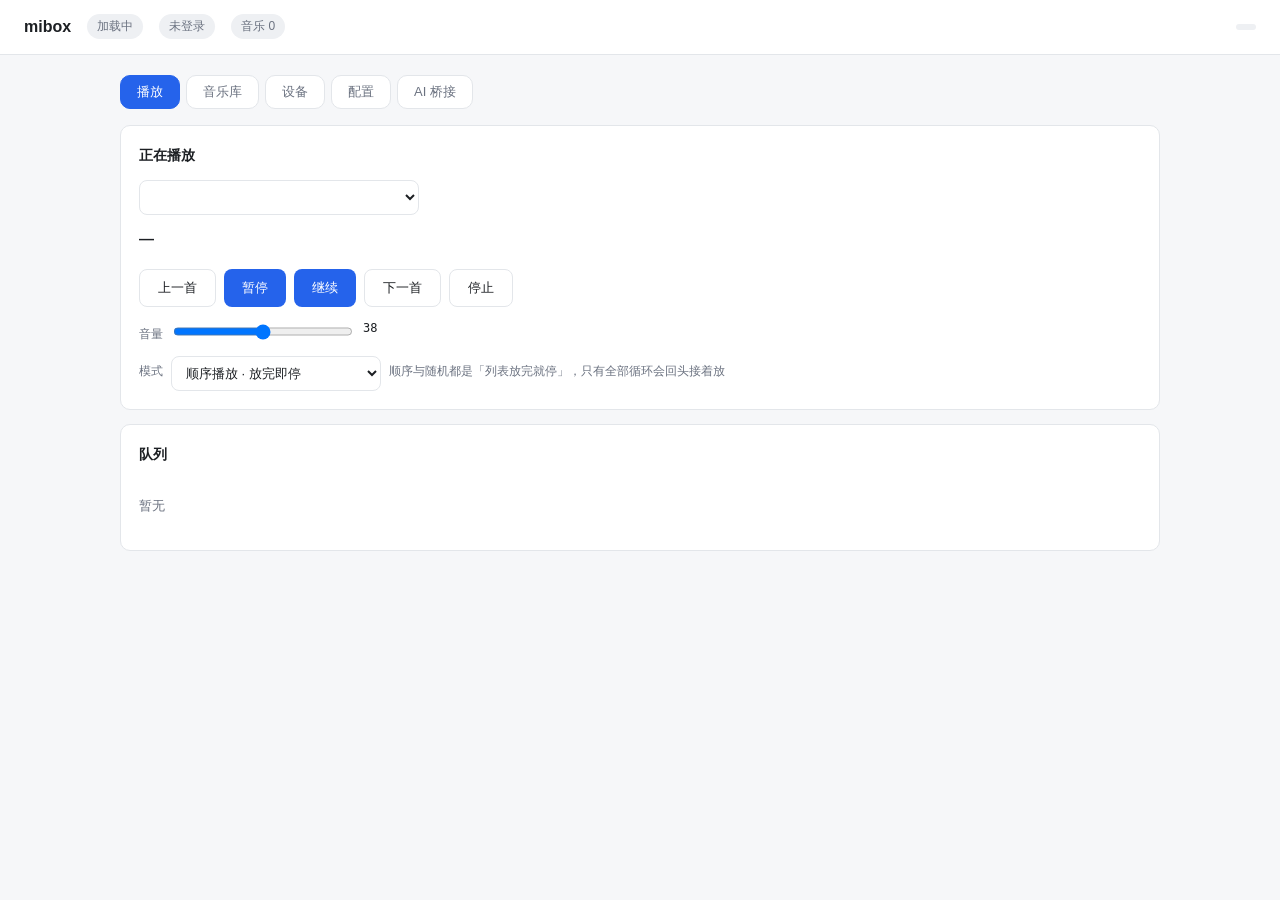
==== commit 189d7e6b: "fix: 随机播放切换模式时真正打乱队列 - set_mode 以前只改标签，从不重排队列，导致"随机播放"只在"先切随机再播放"时才生效，    正在播歌时切随机/语音说随机播放都毫无效果；现在切到" ====
--- a/web/index.html
+++ b/web/index.html
@@ -127,7 +127,7 @@
           <option value="NORMAL">顺序播放 · 放完即停</option>
           <option value="REPEAT_ONE">单曲循环 · 这首重放</option>
           <option value="REPEAT_ALL">全部循环 · 放完重头</option>
-          <option value="SHUFFLE">随机播放 · 放完即停</option>
+          <option value="SHUFFLE">随机播放 · 打乱后放完即停</option>
         </select>
         <span class="hint">顺序与随机都是「列表放完就停」，只有全部循环会回头接着放</span>
       </div>
@@ -464,7 +464,11 @@
 async function ctl(a){ await post(`/api/player/${S.curDid}/control`,{action:a}); refresh(); }
 async function setVol(v){ document.getElementById('volVal').textContent=v;
   await post(`/api/player/${S.curDid}/volume`,{volume:+v}); }
-async function setMode(m){ await post(`/api/player/${S.curDid}/mode`,{mode:m}); }
+async function setMode(m){
+  // 切到随机后端会立即打乱队列，刷新一下让重排后的顺序即时可见
+  await post(`/api/player/${S.curDid}/mode`,{mode:m});
+  refresh();
+}
 async function jump(i){ await post(`/api/player/${S.curDid}/play`,{index:i}); refresh(); }
 
 async function loadLibrary(){
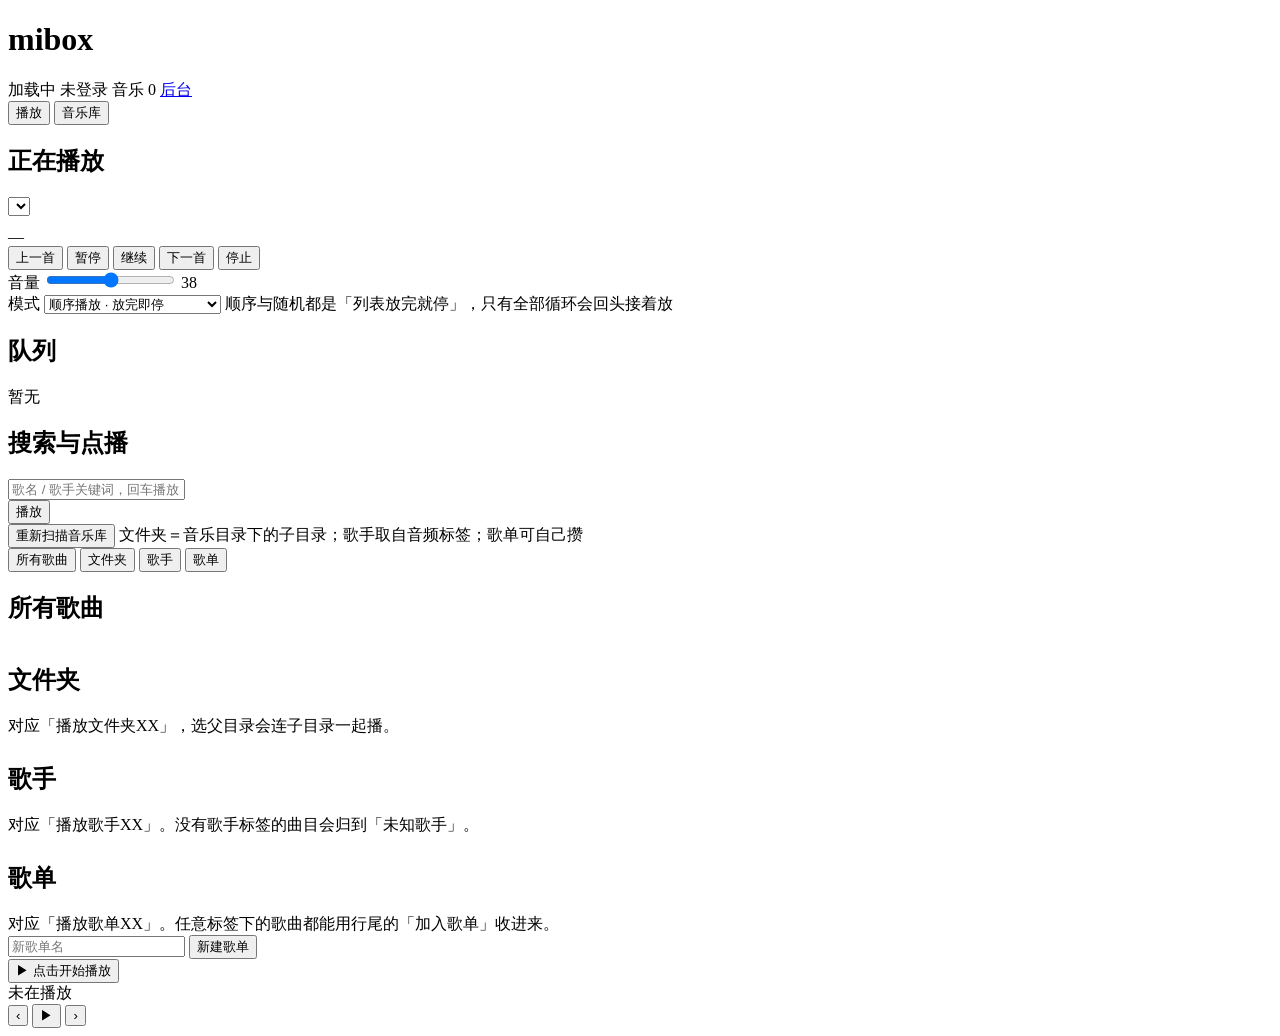
==== commit d6087a38: "feat: 设备/配置/AI 桥接移入带口令的后台页 主页面只留日常要用的播放与音乐库，管理相关的三页搬到 /admin，进门要输口令。  - 新增 /admin 后台页与口令门槛（明文 123456" ====
--- a/web/index.html
+++ b/web/index.html
@@ -4,80 +4,7 @@
 <meta charset="utf-8">
 <meta name="viewport" content="width=device-width, initial-scale=1">
 <title>mibox · 小爱音箱控制中心</title>
-<style>
-:root{
-  --bg:#f6f7f9; --card:#fff; --line:#e3e6ea; --text:#1c1f23; --muted:#6b7280;
-  --accent:#2563eb; --accent-soft:#eff4ff; --ok:#15803d; --warn:#b45309; --err:#b91c1c;
-  --radius:10px;
-}
-*{box-sizing:border-box}
-body{margin:0;background:var(--bg);color:var(--text);
-  font:14px/1.6 -apple-system,BlinkMacSystemFont,"Segoe UI","PingFang SC","Microsoft YaHei",sans-serif}
-header{background:var(--card);border-bottom:1px solid var(--line);padding:14px 24px;
-  display:flex;align-items:center;gap:16px;position:sticky;top:0;z-index:10}
-header h1{font-size:16px;margin:0;font-weight:600}
-.badge{font-size:12px;padding:3px 10px;border-radius:20px;background:#eef0f3;color:var(--muted)}
-.badge.ok{background:#e7f6ec;color:var(--ok)}
-.badge.err{background:#fdecec;color:var(--err)}
-.badge.warn{background:#fdf3e3;color:var(--warn)}
-main{max-width:1080px;margin:0 auto;padding:20px}
-.tabs{display:flex;gap:6px;margin-bottom:16px;flex-wrap:wrap}
-.tabs button{border:1px solid var(--line);background:var(--card);padding:7px 16px;
-  border-radius:var(--radius);cursor:pointer;font-size:13px;color:var(--muted)}
-.tabs button.active{background:var(--accent);border-color:var(--accent);color:#fff}
-.panel{display:none}
-.panel.active{display:block}
-.card{background:var(--card);border:1px solid var(--line);border-radius:var(--radius);
-  padding:18px;margin-bottom:14px}
-.card h2{font-size:14px;margin:0 0 14px;font-weight:600}
-label{display:block;font-size:12px;color:var(--muted);margin:10px 0 4px}
-input[type=text],input[type=password],input[type=number],select,textarea{
-  width:100%;padding:8px 10px;border:1px solid var(--line);border-radius:8px;
-  font-size:13px;background:#fff;color:var(--text)}
-textarea{font-family:ui-monospace,SFMono-Regular,Menlo,monospace;font-size:12px;min-height:120px}
-.row{display:flex;gap:12px;flex-wrap:wrap}
-.row>div{flex:1;min-width:180px}
-button.primary{background:var(--accent);color:#fff;border:none;padding:9px 18px;
-  border-radius:8px;cursor:pointer;font-size:13px}
-button.ghost{background:var(--card);color:var(--text);border:1px solid var(--line);
-  padding:9px 18px;border-radius:8px;cursor:pointer;font-size:13px}
-button:disabled{opacity:.5;cursor:not-allowed}
-.hint{font-size:12px;color:var(--muted);margin-top:6px}
-table{width:100%;border-collapse:collapse;font-size:13px}
-th,td{text-align:left;padding:8px 10px;border-bottom:1px solid var(--line)}
-th{color:var(--muted);font-weight:500;font-size:12px}
-tr.clickable{cursor:pointer}
-tr.clickable:hover{background:var(--accent-soft)}
-.now{display:flex;align-items:center;gap:14px;flex-wrap:wrap}
-.now .title{font-size:15px;font-weight:600}
-.controls{display:flex;gap:8px;flex-wrap:wrap;margin-top:12px}
-input[type=range]{width:180px}
-.mono{font-family:ui-monospace,Menlo,monospace;font-size:12px}
-.empty{color:var(--muted);font-size:13px;padding:16px 0}
-/* 音乐库：四个标签 + 分组表 + 行内操作 */
-.libtabs{margin:0 0 12px}
-.libtabs button{padding:6px 14px;font-size:13px}
-.libview{display:none}
-.libview.active{display:block}
-.songtable td,.grouptable td{vertical-align:middle}
-.grouptable .gname{font-weight:500}
-.ops{white-space:nowrap;text-align:right}
-button.mini{padding:4px 10px;font-size:12px}
-button.danger{color:var(--err)}
-.pickmenu{position:fixed;z-index:60;background:var(--card);border:1px solid var(--line);
-  border-radius:8px;box-shadow:0 8px 24px rgba(0,0,0,.14);padding:6px;
-  min-width:180px;max-height:300px;overflow:auto;display:none}
-.pickmenu button{display:block;width:100%;text-align:left;background:none;border:none;
-  padding:7px 10px;border-radius:6px;font-size:13px;cursor:pointer;color:var(--text)}
-.pickmenu button:hover{background:var(--accent-soft)}
-.pickmenu .sep{height:1px;background:var(--line);margin:5px 0}
-.toast{position:fixed;left:50%;bottom:30px;transform:translate(-50%,12px);z-index:70;
-  background:#1f2937;color:#fff;font-size:13px;padding:9px 16px;border-radius:8px;
-  box-shadow:0 8px 24px rgba(0,0,0,.2);opacity:0;pointer-events:none;
-  transition:opacity .18s,transform .18s;max-width:70vw}
-.toast.show{opacity:1;transform:translate(-50%,0)}
-.toast.err{background:var(--err)}
-</style>
+<link rel="stylesheet" href="/static/style.css">
 </head>
 <body>
 <header>
@@ -87,15 +14,13 @@
   <span class="badge" id="badgeLib">音乐 0</span>
   <span style="flex:1"></span>
   <span class="badge mono" id="badgeHost"></span>
+  <a class="adminlink" href="/admin">后台</a>
 </header>
 
 <main>
   <div class="tabs" id="mainTabs">
     <button class="active" data-tab="play">播放</button>
     <button data-tab="library">音乐库</button>
-    <button data-tab="devices">设备</button>
-    <button data-tab="config">配置</button>
-    <button data-tab="ai">AI 桥接</button>
   </div>
 
   <!-- 播放 -->
@@ -103,12 +28,14 @@
     <div class="card">
       <h2>正在播放</h2>
       <select id="selDevice" style="max-width:280px"></select>
+      <div class="localnote" id="localNote"></div>
       <div class="now" style="margin-top:12px">
         <div>
           <div class="title" id="nowTitle">—</div>
           <div class="hint" id="nowMeta"></div>
         </div>
       </div>
+      <div class="prog" id="nowProg" style="display:none"><i></i></div>
       <div class="controls">
         <button class="ghost" onclick="ctl('prev')">上一首</button>
         <button class="primary" onclick="ctl('pause')">暂停</button>
@@ -171,7 +98,6 @@
         <h2>文件夹 <span class="hint" id="folderCount"></span></h2>
         <div class="hint">对应「播放文件夹XX」，选父目录会连子目录一起播。</div>
         <table class="grouptable" style="margin-top:6px"><tbody id="folderList"></tbody></table>
-        <div id="folderSongs"></div>
       </div>
 
       <!-- 歌手 -->
@@ -179,7 +105,6 @@
         <h2>歌手 <span class="hint" id="artistCount"></span></h2>
         <div class="hint">对应「播放歌手XX」。没有歌手标签的曲目会归到「未知歌手」。</div>
         <table class="grouptable" style="margin-top:6px"><tbody id="artistList"></tbody></table>
-        <div id="artistSongs"></div>
       </div>
 
       <!-- 歌单 -->
@@ -192,175 +117,20 @@
           <button class="ghost" onclick="createPlaylist()">新建歌单</button>
         </div>
         <table class="grouptable"><tbody id="playlistList"></tbody></table>
-        <div id="plSongs"></div>
       </div>
     </div>
   </section>
 
-  <!-- 设备 -->
-  <section class="panel" id="tab-devices">
-    <div class="card">
-      <h2>选择要接入的音箱</h2>
-      <div class="hint">勾选后保存到配置，并点击右上角"应用重启"生效。</div>
-      <table style="margin-top:10px">
-        <thead><tr><th style="width:44px">启用</th><th>名称</th><th>型号</th><th>DID</th><th style="width:250px">HA 媒体实体</th></tr></thead>
-        <tbody id="devList"></tbody>
-      </table>
-      <div class="hint">
-        选上 HA 实体后，这台音箱的暂停 / 继续 / 停止与状态读取都由 HA 实体负责
-        （需要在「配置 → 模块开关」里打开「用 HA 接管播放控制」）。
-        留空则继续走小米 API。
-      </div>
-      <div class="controls">
-        <button class="primary" onclick="saveDevices()">保存选择</button>
-        <button class="ghost" onclick="loadDevices(true)">重新加载</button>
-        <span class="hint" id="devMsg"></span>
-      </div>
-    </div>
-  </section>
-
-  <!-- 配置 -->
-  <section class="panel" id="tab-config">
-    <div class="card">
-      <h2>小米账号</h2>
-
-      <div class="controls" style="margin-top:0">
-        <button class="primary" onclick="startQr()">米家 App 扫码登录</button>
-        <button class="ghost" onclick="cancelQr()">取消</button>
-        <span class="hint" id="qrMsg">推荐：用米家 App 扫码，可绕开短信验证</span>
-      </div>
-      <div id="qrBox" style="display:none;margin-top:14px">
-        <img id="qrImg" alt="扫码登录" style="width:200px;height:200px;border:1px solid var(--line);border-radius:8px;background:#fff">
-        <div class="hint" id="qrHint">等待扫码…</div>
-      </div>
-
-      <div class="row" style="margin-top:16px">
-        <div><label>账号（可选）</label><input type="text" id="cfgAccount"></div>
-        <div><label>密码（可选）</label><input type="password" id="cfgPassword" placeholder="留空则不修改"></div>
-      </div>
-      <label>Cookie（扫码成功后自动填入，也可手动粘贴）</label>
-      <input type="text" id="cfgCookie" placeholder="userId=xxx;passToken=xxx">
-      <div class="hint">扫码成功后会自动填入 userId 与 passToken，无需手动操作。</div>
-    </div>
-    <div class="card">
-      <h2>网络与路径</h2>
-      <div class="row">
-        <div><label>局域网地址（音箱用它拼 URL，务必正确）</label><input type="text" id="cfgHost"></div>
-        <div><label>Web 端口</label><input type="number" id="cfgWebPort"></div>
-        <div><label>DLNA 端口</label><input type="number" id="cfgDlnaPort"></div>
-      </div>
-      <label>音乐目录</label><input type="text" id="cfgMusicPath">
-      <div class="hint">容器必须使用 host 网络，SSDP 组播与 mDNS 才能正常工作。</div>
-    </div>
-    <div class="card">
-      <h2>模块开关</h2>
-      <div class="row">
-        <div><label><input type="checkbox" id="cfgDlna"> DLNA 渲染器</label></div>
-        <div><label><input type="checkbox" id="cfgVoice"> 语音指令</label></div>
-        <div><label><input type="checkbox" id="cfgHa"> 接入 Home Assistant（播报）</label></div>
-        <div><label><input type="checkbox" id="cfgHaControl"> 用 HA 接管播放控制</label></div>
-        <div><label><input type="checkbox" id="cfgAi"> AI 语音桥接</label></div>
-      </div>
-      <div class="hint">
-        「用 HA 接管播放控制」打开后，已配 HA 实体的音箱：暂停 / 继续 / 停止
-        与音量都走 HA 的 media_player 实体，状态也改从 HA 读（不再每几秒打
-        小米云）；未配实体的音箱照旧走小米 API。音量写完会回读校验，
-        对不上自动回落小米 API。
-      </div>
-      <div class="row">
-        <div><label>语音轮询间隔（秒）</label><input type="number" id="cfgPull" min="0.5" step="0.5" max="30"></div>
-        <div><label>HA 状态读取间隔（秒）</label><input type="number" id="cfgHaPoll" min="0.5" step="0.5" max="30"></div>
-      </div>
-    </div>
-    <div class="card">
-      <h2>Home Assistant</h2>
-      <div class="row">
-        <div><label>HA 地址</label><input type="text" id="cfgHaUrl" placeholder="http://192.168.31.x:8123"></div>
-        <div><label>长期访问令牌</label><input type="password" id="cfgHaToken"></div>
-      </div>
-      <div class="hint" id="haSaved"></div>
-      <div class="controls">
-        <button class="ghost" onclick="testHa()">测试连接</button>
-        <button class="ghost" onclick="loadHaEntities()">刷新实体列表</button>
-        <span class="hint" id="haTestMsg"></span>
-      </div>
-      <div class="hint">
-        音箱对应的媒体实体在「设备」页里逐台选择。注意官方米家集成给小爱的
-        media_player 没有「停止」能力位，所以停止是「断流 + 暂停」组合实现的
-        （音箱本来也不认云端停止指令）。
-      </div>
-    </div>
-    <div class="controls" style="margin-bottom:30px">
-      <button class="primary" onclick="saveConfig()">保存配置</button>
-      <button class="ghost" onclick="doRestart()">应用并重启服务</button>
-      <span class="hint" id="cfgMsg"></span>
-    </div>
-  </section>
-
-  <!-- AI 桥接 -->
-  <section class="panel" id="tab-ai">
-    <div class="card">
-      <h2>关键词触发</h2>
-      <label>关键词（每行一个，或用逗号分隔）</label>
-      <textarea id="aiKeywords" style="min-height:80px" placeholder="问问&#10;问一下"></textarea>
-      <div class="hint">
-        小爱听到包含关键词的话就把它转发给下面的接口；句首的关键词会自动剥掉，
-        只把真正要问的那句话发出去（出现在句子中间的关键词不剥）。
-      </div>
-      <div class="controls">
-        <button class="ghost" onclick="testAiMatch()">测试匹配</button>
-        <span class="hint" id="aiMatchMsg"></span>
-      </div>
-    </div>
-
-    <div class="card">
-      <h2>接口</h2>
-      <div class="row">
-        <div><label>接口地址</label><input type="text" id="aiUrl" placeholder="http://192.168.31.145:9901"></div>
-        <div><label>Bearer Token</label><input type="password" id="aiToken" placeholder="留空则不修改"></div>
-      </div>
-      <div class="row">
-        <div><label>等待回复上限（秒）</label><input type="number" id="aiTimeout" min="5" max="3600"></div>
-        <div><label><input type="checkbox" id="aiVoiceHint"> 请求口语短稿（hint=voice，150 字内）</label></div>
-      </div>
-      <div class="hint">接口为 pi HTTP Bridge 时，地址填 <span class="mono">http://主机:9901</span>，Token 见 http-bridge.json。</div>
-      <div class="controls">
-        <button class="ghost" onclick="testAiAsk()">测试接口</button>
-        <span class="hint" id="aiTestMsg"></span>
-      </div>
-    </div>
-
-    <div class="card">
-      <h2>HA 播报</h2>
-      <label>播报实体（notify.*）</label>
-      <input type="text" id="aiNotifyEntity" placeholder="notify.xiaomi_cn_2118828500_oh2_play_text_a_5_3">
-      <label>转发后的提示语（立刻播，留空则不播）</label>
-      <input type="text" id="aiAck" placeholder="好的">
-      <div class="hint">命中关键词、把内容转发出去之后马上播这一句，让音箱立刻有回应。</div>
-      <div class="controls">
-        <button class="ghost" onclick="testSpeak()">试播一句</button>
-        <span class="hint" id="aiSpeakMsg"></span>
-      </div>
-    </div>
-
-    <div class="controls" style="margin-bottom:30px">
-      <button class="primary" onclick="saveAi()">保存设置</button>
-      <button class="ghost" onclick="doRestart()">应用并重启服务</button>
-      <span class="hint" id="aiMsg"></span>
-    </div>
-  </section>
 </main>
 
+<script src="/static/common.js"></script>
 <script>
-let S = {players:[], devices:[], curDid:null, lastLibCount:null, lastLogin:null, playlistCounts:{}};
+let S = {players:[], curDid:null, cur:null, metaBase:'',
+         lastLibCount:null, playlistCounts:{}};
 let activeLib = 'songs';   // 音乐库当前标签：songs | folders | artists | playlists
-
-async function api(url, opts){
-  const r = await fetch(url, opts);
-  if(!r.ok){ throw new Error((await r.text()).slice(0,200)); }
-  return r.json();
-}
-const post = (u,b) => api(u,{method:'POST',headers:{'Content-Type':'application/json'},body:JSON.stringify(b||{})});
+const DID_KEY = 'mibox.did';   // 记住上次选的输出设备（本机播放存成 'local'）
+
+
 
 document.querySelectorAll('#mainTabs button').forEach(b=>{
   b.onclick = () => {
@@ -369,7 +139,6 @@
     b.classList.add('active');
     document.getElementById('tab-'+b.dataset.tab).classList.add('active');
     const t = b.dataset.tab;
-    if(t === 'devices'){ loadDevices().catch(()=>{}); }
     if(t === 'library'){ loadLibrary().catch(()=>{}); }
   };
 });
@@ -401,7 +170,10 @@
   try{
     const st = await api('/api/status');
     S.players = st.players || [];
-    setBadge('badgeReady', st.booting?'初始化中…':(st.ready?'就绪':'未就绪'), st.booting?'warn':(st.ready?'ok':'err'));
+    setBadge('badgeReady',
+      st.booting ? '初始化中…'
+        : (st.xiaomi_ready ? '就绪' : (st.ready ? '本机播放可用' : '未就绪')),
+      st.booting ? 'warn' : (st.xiaomi_ready ? 'ok' : (st.ready ? 'warn' : 'err')));
     setBadge('badgeLogin', st.logged_in?'已登录':'未登录', st.logged_in?'ok':'err');
     setBadge('badgeLib', '音乐 '+st.library_count);
     document.getElementById('badgeHost').textContent = st.hostname+':'+st.web_port;
@@ -412,23 +184,31 @@
       loadLibrary().catch(()=>{});
     }
     S.lastLibCount = st.library_count;
-    // 登录态变化时刷新设备列表（30s 节流：登录态抖动时不至于连环拉取）
-    if(S.lastLogin !== null && st.logged_in !== S.lastLogin){
-      const now = Date.now();
-      if(now - (S.lastAutoDevices||0) > 30000){
-        S.lastAutoDevices = now;
-        loadDevices().catch(()=>{});
+
+    const sel = document.getElementById('selDevice');
+    // 用 did 列表当签名：只比数量会在"音箱增减但总数不变"时漏掉重建
+    const sig = S.players.map(p=>p.did).join(',');
+    if(sel.dataset.sig !== sig){
+      sel.dataset.sig = sig;
+      sel.innerHTML = S.players.map(p=>
+        `<option value="${p.did}">${p.name||p.did}${p.is_local?'':' · 音箱'}</option>`).join('');
+      const loc = S.players.find(p=>p.is_local);
+      const saved = localStorage.getItem(DID_KEY);   // 'local' 或某台音箱的 did
+      if(saved === 'local' && loc){
+        S.curDid = loc.did;                          // 上次选的是本机播放
+      }else if(saved && S.players.some(p=>p.did===saved)){
+        S.curDid = saved;                            // 上次选的音箱还在
+      }else if(!S.curDid || !S.players.some(p=>p.did===S.curDid)){
+        // 没记录（或记的是上一个会话的 local:xxx）就默认本机播放
+        S.curDid = loc ? loc.did : (S.players[0] && S.players[0].did);
       }
+      sel.value = S.curDid;
     }
-    S.lastLogin = st.logged_in;
-
-    const sel = document.getElementById('selDevice');
-    if(sel.options.length !== S.players.length){
-      sel.innerHTML = S.players.map(p=>`<option value="${p.did}">${p.name||p.did}</option>`).join('');
-    }
-    if(!S.curDid && S.players.length){ S.curDid = S.players[0].did; sel.value = S.curDid; }
     S.curDid = sel.value || S.curDid;
-    renderPlayer(S.players.find(p=>p.did===S.curDid));
+    S.cur = S.players.find(p=>p.did===S.curDid) || null;
+    // 本机播放的 did 每标签页都不同，所以只存 'local' 这个类型占位
+    if(S.cur) localStorage.setItem(DID_KEY, S.cur.is_local ? 'local' : S.cur.did);
+    renderPlayer(S.cur);
   }catch(e){ console.warn(e); }
 }
 
@@ -438,17 +218,28 @@
 }
 
 function renderPlayer(p){
-  if(!p) return;
+  if(!p){
+    document.getElementById('nowTitle').textContent = '—';
+    document.getElementById('nowMeta').textContent = '';
+    syncLocalAudio(null);
+    renderMini(null);
+    return;
+  }
   // 队列还在但已经没有在播的曲目 = 顺序/随机模式把列表放完了
   const done = !p.current && p.total > 0;
   document.getElementById('nowTitle').textContent = p.current
     ? p.current.name : (done ? '列表已播放完毕' : '—');
-  document.getElementById('nowMeta').textContent = done
+  const src = p.is_local ? '本机浏览器'
+    : (p.status_source === 'home_assistant'
+        ? `HA ${(p.ha_entity||'').replace('media_player.','')}`
+        : '小米 API');
+  S.metaBase = done
     ? `共 ${p.total} 首，已放完 · 想一直放就把模式改成「全部循环」`
-    : `状态 ${p.state} · ${p.index+1}/${p.total}` +
-      (p.status_source === 'home_assistant'
-        ? ` · 控制与状态: HA ${(p.ha_entity||'').replace('media_player.','')}`
-        : ' · 控制与状态: 小米 API');
+    : `状态 ${p.state} · ${p.index+1}/${p.total} · 出声：${src}`;
+  document.getElementById('nowMeta').textContent = S.metaBase;
+  document.getElementById('localNote').textContent = p.is_local
+    ? '本机播放：声音从打开这个页面的设备出来。每台设备各自独立，互不打断；对小爱说话仍由音箱出声。'
+    : '';
   document.getElementById('vol').value = p.volume;
   document.getElementById('volVal').textContent = p.volume;
   document.getElementById('selMode').value = p.mode;
@@ -458,12 +249,112 @@
         `<tr class="clickable" onclick="jump(${i})"><td>${i+1}</td><td>${s.name}</td><td>${fmt(s.duration)}</td></tr>`
       ).join('') + '</table>'
     : '<div class="empty">暂无</div>';
-}
-const fmt = s => `${String(Math.floor(s/60)).padStart(2,'0')}:${String(s%60).padStart(2,'0')}`;
-
-async function ctl(a){ await post(`/api/player/${S.curDid}/control`,{action:a}); refresh(); }
-async function setVol(v){ document.getElementById('volVal').textContent=v;
-  await post(`/api/player/${S.curDid}/volume`,{volume:+v}); }
+  syncLocalAudio(p);
+  renderMini(p);
+  updateLocalProgress();
+}
+
+/* ---------- 本机播放：服务端管队列，浏览器负责出声 ---------- */
+let AUDIO = null;      // <audio> 元素
+let CUR_PLAY = null;   // 当前已装载的 "did|play_id|url"，用来判断要不要换 src
+function audioEl(){ if(!AUDIO) AUDIO = document.getElementById('localAudio'); return AUDIO; }
+
+function syncLocalAudio(p){
+  const a = audioEl();
+  if(!a) return;
+  if(!p || !p.is_local){
+    // 切到音箱了：本机必须闭嘴，免得两套一起响
+    if(!a.paused) a.pause();
+    CUR_PLAY = null;
+    hideAudioGate();
+    updateLocalProgress();
+    return;
+  }
+  const cur = p.current;
+  if(!cur || !cur.url){
+    if(!a.paused) a.pause();
+    CUR_PLAY = null;
+    hideAudioGate();
+    updateLocalProgress();
+    return;
+  }
+  a.volume = Math.max(0, Math.min(1, (p.volume||50)/100));
+  const key = `${p.did}|${p.play_id||0}|${cur.url}`;
+  if(key !== CUR_PLAY){
+    CUR_PLAY = key;
+    a.src = cur.url;
+    startAudio();          // 换歌：装载新地址并起播
+    return;
+  }
+  // 同一首：只对齐播放状态（暂停/继续/停止）
+  if(p.state === 'paused' && !a.paused) a.pause();
+  else if(p.state === 'playing' && a.paused) startAudio();
+  updateLocalProgress();
+}
+
+function startAudio(){
+  const a = audioEl();
+  if(!a || !a.src) return;
+  try{
+    const pr = a.play();
+    // 浏览器要求先有用户交互才允许出声；被拦下时给一个明显的开始按钮
+    if(pr && pr.catch) pr.catch(()=>showAudioGate());
+    else hideAudioGate();
+  }catch(e){ showAudioGate(); }
+}
+function showAudioGate(){
+  if(S.cur && S.cur.is_local){
+    document.getElementById('audioGate').style.display = 'block';
+  }
+}
+function hideAudioGate(){ document.getElementById('audioGate').style.display = 'none'; }
+
+function updateLocalProgress(){
+  const a = audioEl();
+  const p = S.cur;
+  const bar = document.getElementById('nowProg');
+  const mb = document.getElementById('miniProg');
+  const live = !!(p && p.is_local && a && a.duration && !isNaN(a.duration));
+  for(const el of [bar, mb]){
+    if(!el) continue;
+    el.style.display = live ? 'block' : 'none';
+    if(el.firstElementChild) el.firstElementChild.style.width =
+      live ? Math.min(100, a.currentTime / a.duration * 100) + '%' : '0';
+  }
+  if(live){
+    document.getElementById('nowMeta').textContent =
+      `${S.metaBase} · ${fmt(a.currentTime)} / ${fmt(a.duration)}`;
+  }
+}
+
+function renderMini(p){
+  document.getElementById('miniTitle').textContent =
+    (p && p.current) ? p.current.name : '未在播放';
+  document.getElementById('miniSub').textContent = (p && p.current)
+    ? `${p.index+1}/${p.total} · ${p.is_local ? '本机播放' : (p.name||'音箱')}`
+    : '';
+  document.getElementById('miniPlay').textContent =
+    (p && p.state === 'playing') ? '‖' : '▶';
+}
+async function miniToggle(){
+  if(S.cur && S.cur.state === 'playing') await ctl('pause');
+  else await ctl('resume');
+}
+
+async function ctl(a){
+  await post(`/api/player/${S.curDid}/control`,{action:a});
+  await refresh();
+  // 本机播放：让 <audio> 立刻跟上服务端状态，别等下一次轮询
+  if(S.cur && S.cur.is_local && audioEl()){
+    if(a === 'pause' || a === 'stop') audioEl().pause();
+    else if(a === 'resume') startAudio();
+  }
+}
+async function setVol(v){
+  document.getElementById('volVal').textContent = v;
+  if(S.cur && S.cur.is_local && audioEl()) audioEl().volume = Math.max(0, Math.min(1, v/100));
+  await post(`/api/player/${S.curDid}/volume`,{volume:+v});
+}
 async function setMode(m){
   // 切到随机后端会立即打乱队列，刷新一下让重排后的顺序即时可见
   await post(`/api/player/${S.curDid}/mode`,{mode:m});
@@ -490,10 +381,6 @@
 }
 
 /* ---------- 通用行渲染 ---------- */
-function esc(s){
-  return String(s==null?'':s).replace(/[&<>"']/g, c =>
-    ({'&':'&amp;','<':'&lt;','>':'&gt;','"':'&quot;',"'":'&#39;'}[c]));
-}
 function songRows(songs, fromPlaylist){
   if(!songs || !songs.length) return '<tr><td class="hint">没有曲目</td></tr>';
   return songs.map((s,i)=>`<tr>
@@ -524,22 +411,31 @@
           <button class="ghost mini tgl" onclick="toggleGroup(this)" data-kind="${kind}" data-name="${esc(n)}">展开</button>
         </td></tr>`).join('')
     : `<tr><td class="hint">曲库为空，先扫描音乐目录</td></tr>`;
-  document.getElementById(kind+'Songs').innerHTML = '';
 }
 function renderPlaylists(map){
   const names = Object.keys(map||{});
   document.getElementById('plCount').textContent = names.length ? `共 ${names.length} 个` : '';
   document.getElementById('playlistList').innerHTML = names.length
-    ? names.map(n=>`<tr>
+    ? names.map(n=>`<tr data-name="${esc(n)}">
         <td class="gname">${esc(n)}</td>
         <td class="hint">${map[n]} 首</td>
         <td class="ops" style="width:250px">
           <button class="ghost mini" onclick="playPlaylist(this)" data-name="${esc(n)}">播放</button>
-          <button class="ghost mini" onclick="openPlaylist(this)" data-name="${esc(n)}">查看</button>
+          <button class="ghost mini" onclick="openPlaylist(this.dataset.name)" data-name="${esc(n)}">查看</button>
           <button class="ghost mini danger" onclick="deletePlaylist(this)" data-name="${esc(n)}">删除</button>
         </td></tr>`).join('')
     : `<tr><td class="hint">还没有歌单，上面新建一个</td></tr>`;
-  document.getElementById('plSongs').innerHTML = '';
+}
+
+/* 把歌曲表插到某一行的正下方（而不是追加到表格末尾） */
+function insertSongsUnder(row, html){
+  const td = document.createElement('td');
+  td.colSpan = Math.max(1, row.children.length);
+  td.innerHTML = `<div class="sublist">${html}</div>`;
+  const tr = document.createElement('tr');
+  tr.className = 'expandrow';
+  tr.appendChild(td);
+  row.after(tr);
 }
 
 /* ---------- 播放 ---------- */
@@ -563,17 +459,24 @@
   }catch(e){ toast('播放失败: '+e.message, true); }
 }
 async function toggleGroup(btn){
-  const box = document.getElementById(btn.dataset.kind+'Songs');
-  if(btn.dataset.open === '1'){
-    btn.dataset.open = ''; btn.textContent = '展开'; box.innerHTML = ''; return;
-  }
-  // 同一时间只摊开一组，免得页面上到处都是歌曲表
-  const list = document.getElementById(btn.dataset.kind+'List');
+  const kind = btn.dataset.kind;              // folder | artist
+  const list = document.getElementById(kind+'List');
+  const row = btn.closest('tr');
+  if(!row) return;
+
+  // 同一时间只摊开一组：先把已展开的行和按钮状态都收回去
+  list.querySelectorAll('tr.expandrow').forEach(r=>r.remove());
   list.querySelectorAll('.tgl').forEach(b=>{ b.dataset.open=''; b.textContent='展开'; });
-  const q = `${btn.dataset.kind}=${encodeURIComponent(btn.dataset.name)}&limit=500`;
+  if(btn.dataset.open === '1') return;        // 原来就是展开的，这次只是收起
+
+  const q = `${kind}=${encodeURIComponent(btn.dataset.name)}&limit=500`;
   const d = await api('/api/library?'+q);
-  box.innerHTML = `<div class="hint" style="margin:12px 0 4px">「${esc(btn.dataset.name)}」· ${d.total} 首</div>
-    <table class="songtable">${songRows(d.songs)}</table>`;
+  const body = d.total
+    ? `<table class="songtable">${songRows(d.songs)}</table>`
+    : '<div class="empty">没有曲目</div>';
+  // 插在被点击那一行的正下方，而不是表格最底下
+  insertSongsUnder(row,
+    `<div class="hint">「${esc(btn.dataset.name)}」· ${d.total} 首</div>${body}`);
   btn.dataset.open = '1'; btn.textContent = '收起';
 }
 async function playKw(){
@@ -613,14 +516,23 @@
     await loadLibrary();
   }catch(e){ toast('删除失败: '+e.message, true); }
 }
-async function openPlaylist(btn){
-  const name = btn.dataset.name;
+async function openPlaylist(name){
+  const list = document.getElementById('playlistList');
+  const row = [...list.querySelectorAll('tr')].find(r=>r.dataset.name === name);
+  if(!row) return;
+
+  list.querySelectorAll('tr.expandrow').forEach(r=>r.remove());
+  list.querySelectorAll('tr').forEach(r=>{ r.dataset.open=''; });
+  if(row.dataset.open === '1') return;        // 再点一次＝收起
+
   try{
     const d = await api(`/api/playlists/${encodeURIComponent(name)}`);
-    document.getElementById('plSongs').innerHTML =
-      `<div class="hint" style="margin:12px 0 4px">歌单「${esc(name)}」· ${d.total} 首</div>` +
-      (d.total ? `<table class="songtable">${songRows(d.songs, name)}</table>`
-               : '<div class="empty">这个歌单还是空的</div>');
+    const body = d.total
+      ? `<table class="songtable">${songRows(d.songs, name)}</table>`
+      : '<div class="empty">这个歌单还是空的</div>';
+    insertSongsUnder(row,
+      `<div class="hint">歌单「${esc(name)}」· ${d.total} 首</div>${body}`);
+    row.dataset.open = '1';
   }catch(e){ toast('读取失败: '+e.message, true); }
 }
 async function removeFromPlaylist(btn){
@@ -628,7 +540,7 @@
     await post(`/api/playlists/${encodeURIComponent(btn.dataset.pl)}/remove`, {song: btn.dataset.rel});
     toast('已移出歌单');
     await loadLibrary();
-    await openPlaylist({dataset:{name: btn.dataset.pl}});
+    await openPlaylist(btn.dataset.pl);
   }catch(e){ toast('移出失败: '+e.message, true); }
 }
 
@@ -669,241 +581,51 @@
   }catch(e){ toast('加入失败: '+e.message, true); }
 }
 
-/* ---------- 轻提示 ---------- */
-let toastTimer = null;
-function toast(msg, isErr){
-  const el = document.getElementById('toast');
-  el.textContent = msg;
-  el.className = 'toast show' + (isErr ? ' err' : '');
-  clearTimeout(toastTimer);
-  toastTimer = setTimeout(()=>{ el.className = 'toast'; }, 2400);
-}
-
-let HA_ENTITIES = [];
-async function loadHaEntities(){
-  // HA 没配好时这个接口会报错，界面照常可用，下拉里就只有"不用"
-  try{ HA_ENTITIES = await api('/api/ha/media_players'); }
-  catch(e){ HA_ENTITIES = []; }
-  return HA_ENTITIES;
-}
-function haOptions(cur){
-  const opts = ['<option value="">不用（走小米 API）</option>'];
-  for(const e of HA_ENTITIES){
-    const label = `${e.name} · ${e.entity_id.replace('media_player.','')}（${e.state}）`;
-    opts.push(`<option value="${e.entity_id}" ${e.entity_id===cur?'selected':''}>${label}</option>`);
-  }
-  // 已保存但这次没拉到的实体也别丢，免得一次保存就被清空
-  if(cur && !HA_ENTITIES.some(e=>e.entity_id===cur)){
-    opts.push(`<option value="${cur}" selected>${cur}（未在列表中找到）</option>`);
-  }
-  return opts.join('');
-}
-async function loadDevices(force){
-  if(force || !HA_ENTITIES.length) await loadHaEntities();
-  S.devices = await api('/api/devices');
-  document.getElementById('devList').innerHTML = S.devices.map(d=>
-    `<tr><td><input type="checkbox" data-did="${d.did}" ${d.selected?'checked':''}></td>
-     <td>${d.name||'-'}</td><td>${d.hardware||'-'}</td><td class="mono">${d.did.slice(0,18)}</td>
-     <td><select data-hadid="${d.did}" style="max-width:240px">${haOptions(d.ha_entity||'')}</select></td></tr>`).join('');
-  document.getElementById('devMsg').textContent = HA_ENTITIES.length
-    ? `HA 里找到 ${HA_ENTITIES.length} 个媒体实体` : '未能读取 HA 实体列表（可先配好 HA 地址与令牌）';
-}
-async function saveDevices(){
-  const rows = [...document.querySelectorAll('#devList tr')];
-  const boxes = rows.map(r=>r.querySelector('input[type=checkbox]')).filter(Boolean);
-  const dids = boxes.filter(cb=>cb.checked).map(cb=>cb.dataset.did);
-  await post('/api/config',{mi_did:dids.join(',')});
-  // 只保存勾选了的音箱，免得往配置里塞没启用的 did
-  for(const cb of boxes){
-    if(!cb.checked) continue;
-    const sel = document.querySelector(`select[data-hadid="${cb.dataset.did}"]`);
-    await post('/api/speakers',{did:cb.dataset.did, ha_entity:sel?sel.value:''});
-  }
-  await doRestart();
-}
-
-async function loadConfig(){
-  const c = await api('/api/config');
-  document.getElementById('cfgAccount').value = c.account||'';
-  document.getElementById('cfgCookie').value = '';
-  document.getElementById('cfgHost').value = c.hostname||'';
-  document.getElementById('cfgWebPort').value = c.web_port;
-  document.getElementById('cfgDlnaPort').value = c.dlna_port;
-  document.getElementById('cfgMusicPath').value = c.music_path||'';
-  document.getElementById('cfgDlna').checked = c.enable_dlna;
-  document.getElementById('cfgVoice').checked = c.enable_voice;
-  document.getElementById('cfgHa').checked = c.enable_ha;
-  document.getElementById('cfgHaControl').checked = c.ha_control;
-  document.getElementById('cfgAi').checked = c.ai_enabled;
-  document.getElementById('cfgPull').value = c.pull_ask_sec;
-  document.getElementById('cfgHaPoll').value = c.ha_poll_sec;
-  document.getElementById('cfgHaUrl').value = c.ha_url||'';
-  // AI 桥接
-  document.getElementById('aiKeywords').value = c.ai_keywords||'';
-  document.getElementById('aiUrl').value = c.ai_url||'';
-  document.getElementById('aiTimeout').value = c.ai_timeout;
-  document.getElementById('aiVoiceHint').checked = c.ai_voice_hint;
-  document.getElementById('aiNotifyEntity').value = c.ai_notify_entity||'';
-  document.getElementById('aiAck').value = c.ai_ack||'';
-  // 敏感信息（密码/令牌/cookie）出于安全不回显，但明确告知已保存，避免误以为丢失
-  document.getElementById('cfgHaToken').placeholder = c.has_ha_token ? '已保存，重新输入可覆盖' : '';
-  document.getElementById('aiToken').placeholder = c.has_ai_token ? '已保存，重新输入可覆盖' : '留空则不修改';
-  document.getElementById('cfgPassword').placeholder = c.has_password ? '已保存，重新输入可覆盖' : '留空则不修改';
-  document.getElementById('cfgCookie').placeholder = c.has_cookie ? '已保存，重新输入可覆盖' : 'userId=xxx;passToken=xxx';
-  document.getElementById('haSaved').textContent = c.has_ha_token ? '令牌已保存在服务端（不回显）。' : '';
-}
-const numOr = (id, d) => { const v = parseFloat(document.getElementById(id).value); return isNaN(v) ? d : v; };
-function aiBody(){
-  return {
-    ai_enabled: document.getElementById('cfgAi').checked,
-    ai_keywords: document.getElementById('aiKeywords').value,
-    ai_url: document.getElementById('aiUrl').value.trim(),
-    ai_timeout: numOr('aiTimeout', 300),
-    ai_voice_hint: document.getElementById('aiVoiceHint').checked,
-    ai_notify_entity: document.getElementById('aiNotifyEntity').value.trim(),
-    ai_ack: document.getElementById('aiAck').value,
-  };
-}
-async function saveConfig(){
-  const body = {
-    account:document.getElementById('cfgAccount').value,
-    hostname:document.getElementById('cfgHost').value,
-    web_port:+document.getElementById('cfgWebPort').value,
-    dlna_port:+document.getElementById('cfgDlnaPort').value,
-    music_path:document.getElementById('cfgMusicPath').value,
-    enable_dlna:document.getElementById('cfgDlna').checked,
-    enable_voice:document.getElementById('cfgVoice').checked,
-    enable_ha:document.getElementById('cfgHa').checked,
-    ha_control:document.getElementById('cfgHaControl').checked,
-    ha_poll_sec:numOr('cfgHaPoll', 2),
-    pull_ask_sec:+document.getElementById('cfgPull').value,
-    ha_url:document.getElementById('cfgHaUrl').value,
-    ...aiBody(),
-  };
-  // 敏感字段（密码/cookie/令牌）在界面上不回显——空值表示"保持不变"，
-  // 绝不能把空串发回去覆盖已保存的凭据（否则扫码登录会被清空）
-  const pw = document.getElementById('cfgPassword').value;
-  if(pw) body.password = pw;
-  const ck = document.getElementById('cfgCookie').value;
-  if(ck) body.cookie = ck;
-  const tk = document.getElementById('cfgHaToken').value;
-  if(tk) body.ha_token = tk;
-  const at = document.getElementById('aiToken').value;
-  if(at) body.ai_token = at;
-  await post('/api/config', body);
-  document.getElementById('cfgMsg').textContent = '已保存，点击"应用并重启服务"生效';
-}
-async function doRestart(){
-  const r = await post('/api/restart');
-  document.getElementById('cfgMsg').textContent = r.ok?'已重启':('失败: '+r.error);
-  refresh();
-}
-async function testHa(){
-  try{
-    // 带上输入框里的值，未保存也能直接测
-    const r = await post('/api/ha/test',{
-      url: document.getElementById('cfgHaUrl').value,
-      token: document.getElementById('cfgHaToken').value
-    });
-    document.getElementById('haTestMsg').textContent = r.ok?('连接成功: '+r.message):('失败: '+r.message);
-  }catch(e){ document.getElementById('haTestMsg').textContent = '失败: '+e.message; }
-}
-
-let qrTimer = null;
-async function startQr(){
-  const msg = document.getElementById('qrMsg');
-  msg.textContent = '正在获取二维码…';
-  try{
-    const r = await post('/api/qr/start');
-    if(r.status === 'error'){
-      msg.textContent = r.message || '获取二维码失败';
-      return;
-    }
-    document.getElementById('qrImg').src = r.qr;
-    document.getElementById('qrBox').style.display = 'block';
-    document.getElementById('qrHint').textContent = '等待扫码…';
-    msg.textContent = '';
-    if(qrTimer) clearInterval(qrTimer);
-    qrTimer = setInterval(pollQr, 1500);
-  }catch(e){ msg.textContent = '失败: ' + e.message; }
-}
-async function pollQr(){
-  try{
-    const r = await api('/api/qr/status');
-    document.getElementById('qrHint').textContent = r.message || '';
-    if(r.status === 'success'){
-      clearInterval(qrTimer); qrTimer = null;
-      document.getElementById('qrBox').style.display = 'none';
-      document.getElementById('qrMsg').textContent = '扫码成功，正在初始化设备…';
-      setTimeout(()=>{ refresh(); loadDevices(); }, 4000);
-    } else if(r.status === 'expired' || r.status === 'error'){
-      clearInterval(qrTimer); qrTimer = null;
-      document.getElementById('qrMsg').textContent = r.message || '扫码失败';
-    }
-  }catch(e){ /* 轮询抖动忽略 */ }
-}
-async function cancelQr(){
-  if(qrTimer){ clearInterval(qrTimer); qrTimer = null; }
-  await post('/api/qr/cancel');
-  document.getElementById('qrBox').style.display = 'none';
-  document.getElementById('qrMsg').textContent = '已取消';
-}
-
-async function saveAi(){
-  const body = aiBody();
-  const at = document.getElementById('aiToken').value;
-  if(at) body.ai_token = at;
-  try{
-    await post('/api/config', body);
-    document.getElementById('aiMsg').textContent = '已保存，点击"应用并重启服务"生效';
-  }catch(e){ document.getElementById('aiMsg').textContent = '保存失败: '+e.message; }
-}
-async function testAiMatch(){
-  const q = prompt('输入一句要说给小爱的话：');
-  if(!q) return;
-  const el = document.getElementById('aiMatchMsg');
-  try{
-    const r = await post('/api/ai/match', {query:q, keywords:document.getElementById('aiKeywords').value});
-    el.textContent = r.matched
-      ? ('命中「'+r.keyword+'」，转发内容：'+r.text)
-      : '未命中任何关键词';
-  }catch(e){ el.textContent = '失败: '+e.message; }
-}
-async function testAiAsk(){
-  const t = prompt('输入要转发给接口的内容：', '你好，用一句话介绍一下自己');
-  if(!t) return;
-  const el = document.getElementById('aiTestMsg');
-  el.textContent = '请求中…';
-  try{
-    const r = await post('/api/ai/test', {
-      text:t,
-      url:document.getElementById('aiUrl').value.trim(),
-      token:document.getElementById('aiToken').value
-    });
-    el.textContent = r.ok ? ('返回（'+r.ms+'ms）：'+r.reply) : ('失败: '+r.error);
-  }catch(e){ el.textContent = '失败: '+e.message; }
-}
-async function testSpeak(){
-  const m = prompt('输入要播报的文字：', '测试播报');
-  if(!m) return;
-  const el = document.getElementById('aiSpeakMsg');
-  try{
-    await post('/api/ai/speak', {message:m});
-    el.textContent = '已下发播报';
-  }catch(e){ el.textContent = '失败: '+e.message; }
-}
 
 refresh();
 // 未登录时部分接口会失败，逐个 catch 避免整体脚本中断
 loadLibrary().catch(()=>{});
-loadConfig().catch(()=>{});
-loadDevices().catch(()=>{});
 setInterval(refresh, 5000);
 // 页面重新可见时立刻刷新一次
 document.addEventListener('visibilitychange', ()=>{ if(!document.hidden) refresh(); });
-document.getElementById('selDevice').onchange = refresh;
+document.getElementById('selDevice').onchange = () => { refresh(); };
+
+/* ---------- 本机播放事件 ---------- */
+const localAudio = document.getElementById('localAudio');
+// 一首播完 -> 告诉服务端，由它推进队列；刷新后 renderPlayer 会装载下一首
+localAudio.addEventListener('ended', async ()=>{
+  if(!S.cur || !S.cur.is_local) return;
+  try{ await post(`/api/player/${S.curDid}/sync`, {event:'ended'}); }
+  catch(e){ console.warn(e); }
+  refresh();
+});
+localAudio.addEventListener('timeupdate', updateLocalProgress);
+localAudio.addEventListener('play', ()=>hideAudioGate());
+// 浏览器卡住/拉不到文件时别干等：报个错，让服务端切下一首
+localAudio.addEventListener('error', ()=>{
+  if(!S.cur || !S.cur.is_local || !localAudio.src) return;
+  toast('这首播不出来，切下一首');
+  post(`/api/player/${S.curDid}/sync`, {event:'ended'})
+    .then(()=>refresh()).catch(()=>{});
+});
 </script>
 <div id="pickMenu" class="pickmenu"></div>
 <div id="toast" class="toast"></div>
+
+<!-- 本机播放：声音从打开这个页面的设备出来 -->
+<audio id="localAudio" preload="none"></audio>
+<button id="audioGate" onclick="startAudio();hideAudioGate()">▶ 点击开始播放</button>
+
+<!-- 移动端底部迷你播放条 -->
+<div class="minibar" id="minibar">
+  <div class="prog" id="miniProg" style="display:none"><i></i></div>
+  <div class="mt">
+    <div class="t" id="miniTitle">未在播放</div>
+    <div class="s" id="miniSub"></div>
+  </div>
+  <button onclick="ctl('prev')" aria-label="上一首">‹</button>
+  <button id="miniPlay" onclick="miniToggle()" aria-label="播放/暂停">▶</button>
+  <button onclick="ctl('next')" aria-label="下一首">›</button>
+</div>
 </body>
 </html>
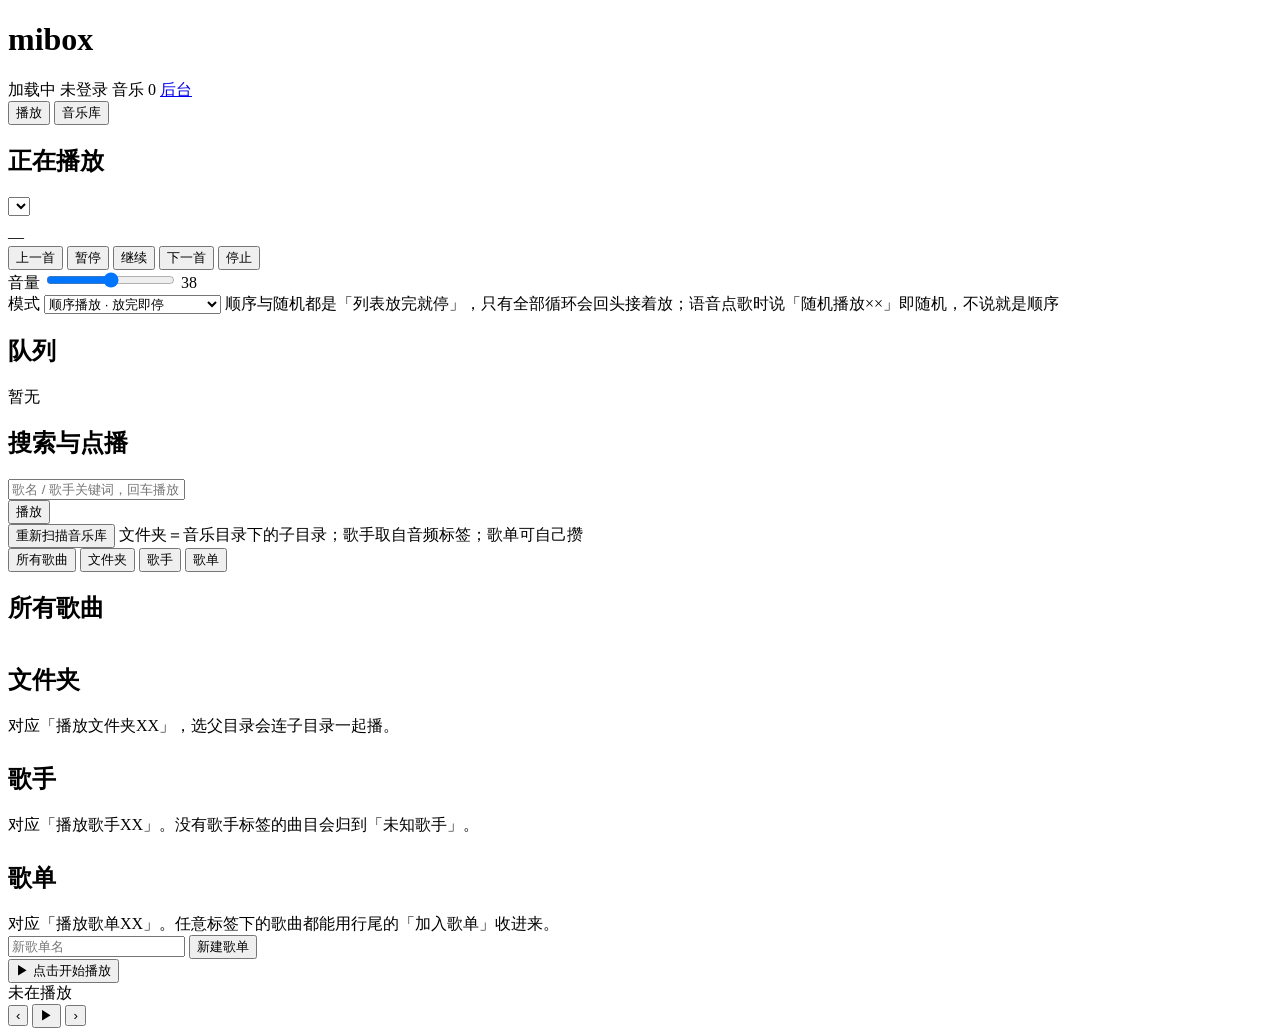
==== commit f0c7bd67: "feat(voice): 播放指令提到随机才随机，否则顺序播放 以前随机播放只是把模式切一下，之后每一句点歌都跟着随机下去； 反过来在界面上切过随机，语音点歌也会莫名其妙地随机。  现在模式跟着这一次" ====
--- a/web/index.html
+++ b/web/index.html
@@ -56,7 +56,7 @@
           <option value="REPEAT_ALL">全部循环 · 放完重头</option>
           <option value="SHUFFLE">随机播放 · 打乱后放完即停</option>
         </select>
-        <span class="hint">顺序与随机都是「列表放完就停」，只有全部循环会回头接着放</span>
+        <span class="hint">顺序与随机都是「列表放完就停」，只有全部循环会回头接着放；语音点歌时说「随机播放××」即随机，不说就是顺序</span>
       </div>
     </div>
     <div class="card">
